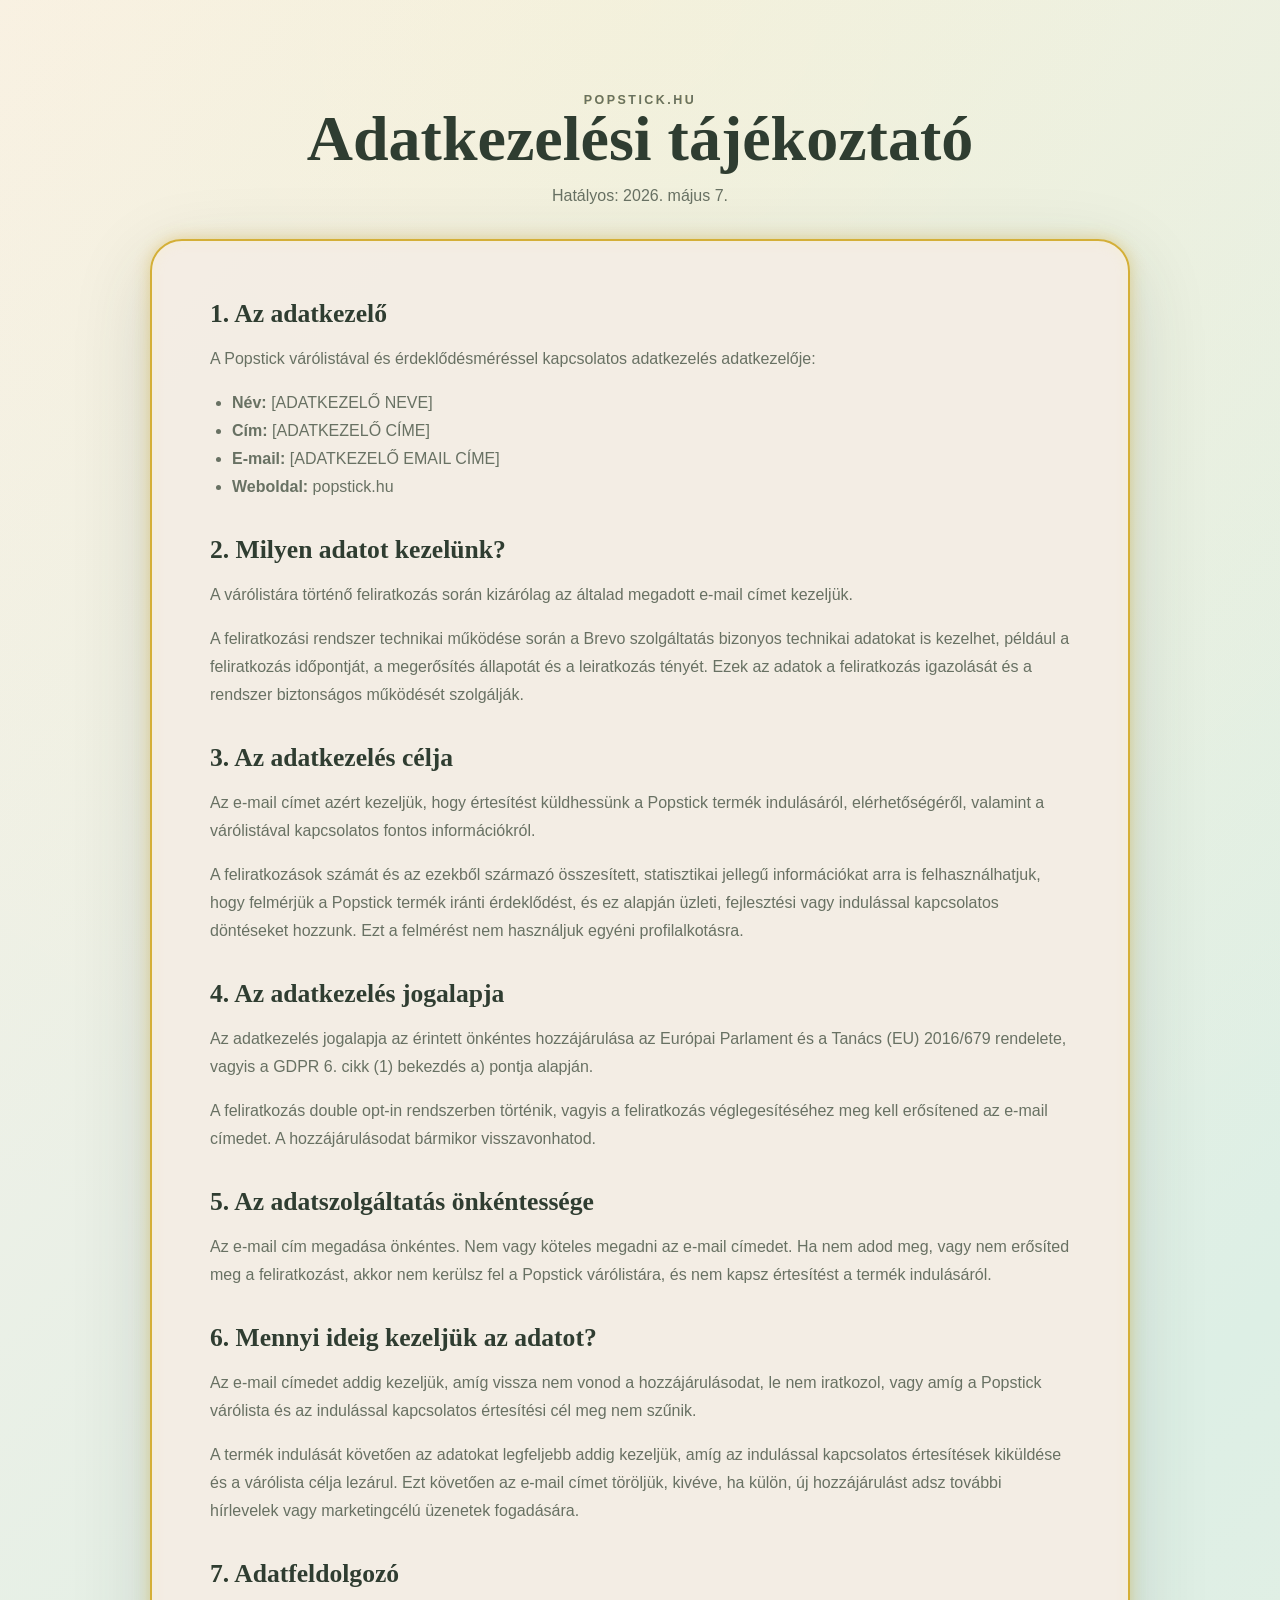
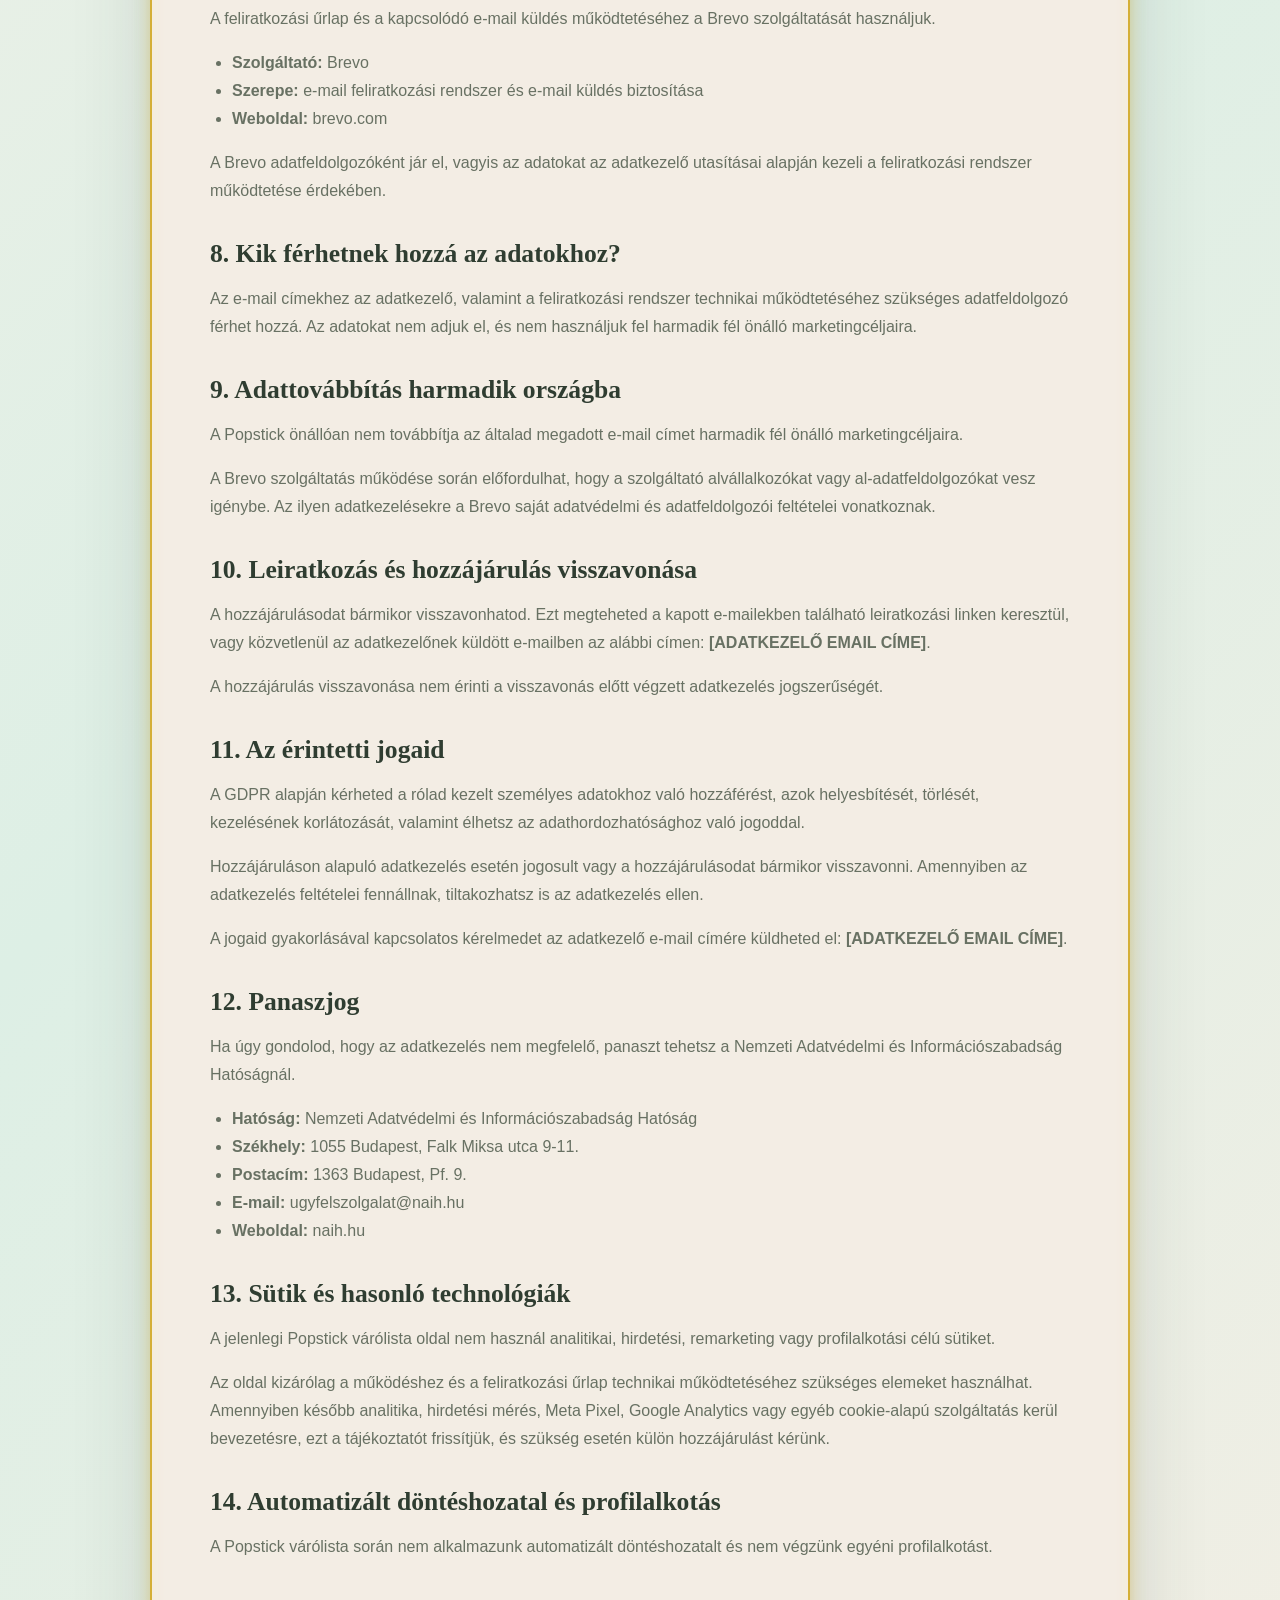
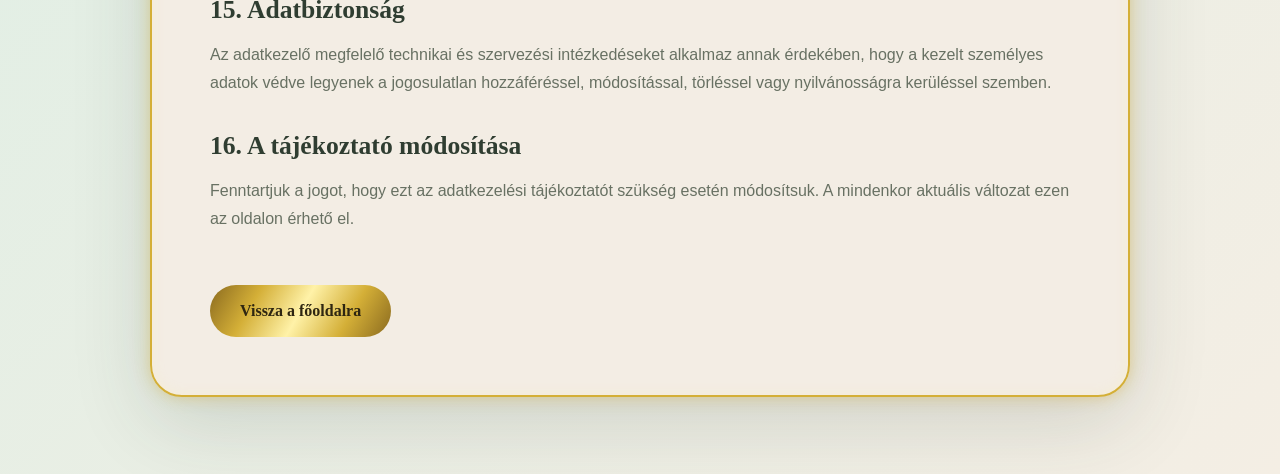
==== adatvedelem.html @ 0d08f177 "Add global floating scroll-to-top button" ====
<!DOCTYPE html>
<html lang="hu">
<head>
  <meta charset="UTF-8" />
  <meta name="viewport" content="width=device-width, initial-scale=1.0" />

  <title>Adatkezelési tájékoztató | Popstick</title>
  <meta name="description" content="A Popstick várólista és érdeklődésmérő oldal adatkezelési tájékoztatója." />

  <link rel="stylesheet" href="style.css?v=3" />
</head>

<body class="legal-no-shine">
  <main class="legal-page">
    <section class="legal-hero">
      <p class="eyebrow gold-text">Popstick.hu</p>
      <h1>Adatkezelési tájékoztató</h1>
      <p>Hatályos: 2026. május 7.</p>
    </section>

    <section class="legal-card gold-border">
      <h2>1. Az adatkezelő</h2>
      <p>
        A Popstick várólistával és érdeklődésméréssel kapcsolatos adatkezelés adatkezelője:
      </p>

      <ul>
        <li><strong>Név:</strong> [ADATKEZELŐ NEVE]</li>
        <li><strong>Cím:</strong> [ADATKEZELŐ CÍME]</li>
        <li><strong>E-mail:</strong> [ADATKEZELŐ EMAIL CÍME]</li>
        <li><strong>Weboldal:</strong> popstick.hu</li>
      </ul>

      <h2>2. Milyen adatot kezelünk?</h2>
      <p>
        A várólistára történő feliratkozás során kizárólag az általad megadott
        e-mail címet kezeljük.
      </p>

      <p>
        A feliratkozási rendszer technikai működése során a Brevo szolgáltatás
        bizonyos technikai adatokat is kezelhet, például a feliratkozás időpontját,
        a megerősítés állapotát és a leiratkozás tényét. Ezek az adatok a
        feliratkozás igazolását és a rendszer biztonságos működését szolgálják.
      </p>

      <h2>3. Az adatkezelés célja</h2>
      <p>
        Az e-mail címet azért kezeljük, hogy értesítést küldhessünk a Popstick
        termék indulásáról, elérhetőségéről, valamint a várólistával kapcsolatos
        fontos információkról.
      </p>

      <p>
        A feliratkozások számát és az ezekből származó összesített, statisztikai
        jellegű információkat arra is felhasználhatjuk, hogy felmérjük a Popstick
        termék iránti érdeklődést, és ez alapján üzleti, fejlesztési vagy indulással
        kapcsolatos döntéseket hozzunk. Ezt a felmérést nem használjuk egyéni
        profilalkotásra.
      </p>

      <h2>4. Az adatkezelés jogalapja</h2>
      <p>
        Az adatkezelés jogalapja az érintett önkéntes hozzájárulása az
        Európai Parlament és a Tanács (EU) 2016/679 rendelete, vagyis a GDPR
        6. cikk (1) bekezdés a) pontja alapján.
      </p>

      <p>
        A feliratkozás double opt-in rendszerben történik, vagyis a feliratkozás
        véglegesítéséhez meg kell erősítened az e-mail címedet. A hozzájárulásodat
        bármikor visszavonhatod.
      </p>

      <h2>5. Az adatszolgáltatás önkéntessége</h2>
      <p>
        Az e-mail cím megadása önkéntes. Nem vagy köteles megadni az e-mail címedet.
        Ha nem adod meg, vagy nem erősíted meg a feliratkozást, akkor nem kerülsz
        fel a Popstick várólistára, és nem kapsz értesítést a termék indulásáról.
      </p>

      <h2>6. Mennyi ideig kezeljük az adatot?</h2>
      <p>
        Az e-mail címedet addig kezeljük, amíg vissza nem vonod a hozzájárulásodat,
        le nem iratkozol, vagy amíg a Popstick várólista és az indulással kapcsolatos
        értesítési cél meg nem szűnik.
      </p>

      <p>
        A termék indulását követően az adatokat legfeljebb addig kezeljük, amíg az
        indulással kapcsolatos értesítések kiküldése és a várólista célja lezárul.
        Ezt követően az e-mail címet töröljük, kivéve, ha külön, új hozzájárulást
        adsz további hírlevelek vagy marketingcélú üzenetek fogadására.
      </p>

      <h2>7. Adatfeldolgozó</h2>
      <p>
        A feliratkozási űrlap és a kapcsolódó e-mail küldés működtetéséhez
        a Brevo szolgáltatását használjuk.
      </p>

      <ul>
        <li><strong>Szolgáltató:</strong> Brevo</li>
        <li><strong>Szerepe:</strong> e-mail feliratkozási rendszer és e-mail küldés biztosítása</li>
        <li><strong>Weboldal:</strong> brevo.com</li>
      </ul>

      <p>
        A Brevo adatfeldolgozóként jár el, vagyis az adatokat az adatkezelő
        utasításai alapján kezeli a feliratkozási rendszer működtetése érdekében.
      </p>

      <h2>8. Kik férhetnek hozzá az adatokhoz?</h2>
      <p>
        Az e-mail címekhez az adatkezelő, valamint a feliratkozási rendszer
        technikai működtetéséhez szükséges adatfeldolgozó férhet hozzá.
        Az adatokat nem adjuk el, és nem használjuk fel harmadik fél önálló
        marketingcéljaira.
      </p>

      <h2>9. Adattovábbítás harmadik országba</h2>
      <p>
        A Popstick önállóan nem továbbítja az általad megadott e-mail címet
        harmadik fél önálló marketingcéljaira.
      </p>

      <p>
        A Brevo szolgáltatás működése során előfordulhat, hogy a szolgáltató
        alvállalkozókat vagy al-adatfeldolgozókat vesz igénybe. Az ilyen
        adatkezelésekre a Brevo saját adatvédelmi és adatfeldolgozói feltételei
        vonatkoznak.
      </p>

      <h2>10. Leiratkozás és hozzájárulás visszavonása</h2>
      <p>
        A hozzájárulásodat bármikor visszavonhatod. Ezt megteheted a kapott
        e-mailekben található leiratkozási linken keresztül, vagy közvetlenül
        az adatkezelőnek küldött e-mailben az alábbi címen:
        <strong>[ADATKEZELŐ EMAIL CÍME]</strong>.
      </p>

      <p>
        A hozzájárulás visszavonása nem érinti a visszavonás előtt végzett
        adatkezelés jogszerűségét.
      </p>

      <h2>11. Az érintetti jogaid</h2>
      <p>
        A GDPR alapján kérheted a rólad kezelt személyes adatokhoz való hozzáférést,
        azok helyesbítését, törlését, kezelésének korlátozását, valamint élhetsz
        az adathordozhatósághoz való jogoddal.
      </p>

      <p>
        Hozzájáruláson alapuló adatkezelés esetén jogosult vagy a hozzájárulásodat
        bármikor visszavonni. Amennyiben az adatkezelés feltételei fennállnak,
        tiltakozhatsz is az adatkezelés ellen.
      </p>

      <p>
        A jogaid gyakorlásával kapcsolatos kérelmedet az adatkezelő e-mail címére
        küldheted el: <strong>[ADATKEZELŐ EMAIL CÍME]</strong>.
      </p>

      <h2>12. Panaszjog</h2>
      <p>
        Ha úgy gondolod, hogy az adatkezelés nem megfelelő, panaszt tehetsz
        a Nemzeti Adatvédelmi és Információszabadság Hatóságnál.
      </p>

      <ul>
        <li><strong>Hatóság:</strong> Nemzeti Adatvédelmi és Információszabadság Hatóság</li>
        <li><strong>Székhely:</strong> 1055 Budapest, Falk Miksa utca 9-11.</li>
        <li><strong>Postacím:</strong> 1363 Budapest, Pf. 9.</li>
        <li><strong>E-mail:</strong> ugyfelszolgalat@naih.hu</li>
        <li><strong>Weboldal:</strong> naih.hu</li>
      </ul>

      <h2>13. Sütik és hasonló technológiák</h2>
      <p>
        A jelenlegi Popstick várólista oldal nem használ analitikai, hirdetési,
        remarketing vagy profilalkotási célú sütiket.
      </p>

      <p>
        Az oldal kizárólag a működéshez és a feliratkozási űrlap technikai
        működtetéséhez szükséges elemeket használhat. Amennyiben később analitika,
        hirdetési mérés, Meta Pixel, Google Analytics vagy egyéb cookie-alapú
        szolgáltatás kerül bevezetésre, ezt a tájékoztatót frissítjük, és szükség
        esetén külön hozzájárulást kérünk.
      </p>

      <h2>14. Automatizált döntéshozatal és profilalkotás</h2>
      <p>
        A Popstick várólista során nem alkalmazunk automatizált döntéshozatalt
        és nem végzünk egyéni profilalkotást.
      </p>

      <h2>15. Adatbiztonság</h2>
      <p>
        Az adatkezelő megfelelő technikai és szervezési intézkedéseket alkalmaz
        annak érdekében, hogy a kezelt személyes adatok védve legyenek a jogosulatlan
        hozzáféréssel, módosítással, törléssel vagy nyilvánosságra kerüléssel szemben.
      </p>

      <h2>16. A tájékoztató módosítása</h2>
      <p>
        Fenntartjuk a jogot, hogy ezt az adatkezelési tájékoztatót szükség esetén
        módosítsuk. A mindenkor aktuális változat ezen az oldalon érhető el.
      </p>

      <a href="index.html" class="legal-back-button gold-shine">Vissza a főoldalra</a>
    </section>
  </main>
  <script defer src="script.js"></script>
</body>
</html>
---- style.css ----
:root {
  --mint: #ddefe5;
  --mint-soft: #edf7f1;
  --mint-dark: #2f3d31;
  --beige: #f4eee4;
  --cream: #fffaf4;
  --rose: #cb8e75;
  --rose-dark: #9c624f;
  --gold: #d4af37;
  --gold-light: #fff2a8;
  --text: #2e382f;
  --muted: #687163;
  --shadow: 0 24px 80px rgba(46, 56, 47, 0.16);
}

* {
  box-sizing: border-box;
}

html {
  scroll-behavior: smooth;
}

body {
  margin: 0;
  font-family: Helvetica, Arial, sans-serif;
  color: var(--text);
  background:
    radial-gradient(circle at 15% 10%, rgba(255, 242, 168, 0.25), transparent 30%),
    linear-gradient(135deg, #f8f1e8 0%, var(--mint) 52%, #f4eee4 100%);
}

img {
  display: block;
  max-width: 100%;
}

a {
  color: inherit;
  text-decoration: none;
}

/* HERO */

.hero {
  min-height: 100vh;
  padding: 40px 28px 34px;
  display: flex;
  flex-direction: column;
  align-items: center;
  justify-content: flex-start;
  gap: 28px;
}

.hero-frame {
  position: relative;
  overflow: hidden;
  width: fit-content;
  max-width: min(1280px, 100%);
  border-radius: clamp(18px, 2vw, 34px);
  border: 2px solid var(--gold);
  background: var(--beige);
  box-shadow:
    0 0 18px rgba(212, 175, 55, 0.5),
    inset 0 0 14px rgba(255, 240, 170, 0.28),
    var(--shadow);
}

.hero-frame picture {
  display: block;
}

.hero-frame img {
  width: auto;
  max-width: 100%;
  height: auto;
  max-height: 72vh;
  object-fit: contain;
  display: block;
}

.hero-frame::before,
.hero-frame::after {
  content: none !important;
  display: none !important;
}

.hero-button {
  display: inline-flex;
  align-items: center;
  justify-content: center;
  min-height: 58px;
  padding: 0 54px;
  border-radius: 999px;
  font-family: Georgia, serif;
  font-size: clamp(1.05rem, 1.25vw, 1.28rem);
  font-weight: 700;
  letter-spacing: 0.06em;
  color: #2e2611;
  border: 1px solid rgba(255, 242, 168, 0.8);
  box-shadow:
    0 0 18px rgba(212, 175, 55, 0.5),
    0 16px 34px rgba(46, 56, 47, 0.16);
  transition: transform 0.2s ease, box-shadow 0.2s ease;
}

.hero-button:hover {
  transform: translateY(-2px);
  box-shadow:
    0 0 24px rgba(212, 175, 55, 0.68),
    0 20px 42px rgba(46, 56, 47, 0.2);
}

/* GOLD EFFECTS */

.gold-shine {
  background: linear-gradient(
    120deg,
    #8a6a1f,
    #d4af37,
    #fff2a8,
    #d4af37,
    #8a6a1f
  );
  background-size: 220% 220%;
  animation: goldShine 3s ease-in-out infinite;
}

.gold-text {
  background: linear-gradient(
    120deg,
    #8a6a1f,
    #d4af37,
    #fff2a8,
    #d4af37,
    #8a6a1f
  );
  background-size: 220% 220%;
  animation: goldShine 3s ease-in-out infinite;
  -webkit-background-clip: text;
  background-clip: text;
  color: transparent;
}

.gold-border {
  position: relative;
  overflow: hidden;
  border: 2px solid var(--gold);
  box-shadow:
    0 0 16px rgba(212, 175, 55, 0.45),
    inset 0 0 12px rgba(255, 240, 170, 0.25),
    var(--shadow);
}

.gold-border::after {
  content: "";
  position: absolute;
  inset: -2px;
  pointer-events: none;
  background: linear-gradient(
    120deg,
    transparent 0%,
    transparent 38%,
    rgba(255, 242, 168, 0.76) 50%,
    transparent 62%,
    transparent 100%
  );
  transform: translateX(-130%);
  animation: borderSweep 5.2s ease-in-out infinite;
}

/* PRODUCT */

.product-section {
  padding: clamp(72px, 8vw, 120px) clamp(18px, 5vw, 80px);
}

.section-heading {
  max-width: 900px;
  margin: 0 auto 42px;
  text-align: center;
}

.eyebrow {
  margin: 0 0 14px;
  text-transform: uppercase;
  letter-spacing: 0.2em;
  font-size: 0.78rem;
  font-weight: 800;
}

.section-heading h1,
.signup-intro h2 {
  margin: 0;
  font-family: Georgia, serif;
  color: var(--mint-dark);
  line-height: 1;
}

.section-heading h1 {
  font-size: clamp(2.6rem, 5vw, 5.8rem);
  letter-spacing: -0.045em;
}

.section-heading p,
.signup-intro p {
  max-width: 740px;
  margin: 22px auto 0;
  font-size: clamp(1.02rem, 1.3vw, 1.2rem);
  line-height: 1.75;
  color: var(--muted);
}

.feature-grid {
  display: grid;
  grid-template-columns: repeat(3, 1fr);
  gap: 22px;
  max-width: 1180px;
  margin: 0 auto;
}

.feature-card {
  padding: 34px;
  border-radius: 28px;
  background: rgba(255, 250, 244, 0.78);
}

.feature-card h2 {
  margin: 0 0 12px;
  font-family: Georgia, serif;
  font-size: 1.45rem;
  color: var(--mint-dark);
}

.feature-card p {
  margin: 0;
  line-height: 1.7;
  color: var(--muted);
}

/* SECONDARY IMAGE */

.secondary-visual {
  padding: 0 clamp(18px, 5vw, 80px) clamp(76px, 8vw, 120px);
}

.secondary-frame {
  max-width: 1180px;
  margin: 0 auto;
  border-radius: 34px;
  background: var(--beige);
}

.secondary-frame img {
  width: 100%;
  border-radius: 32px;
}

/* SIGNUP */

.signup-section {
  padding: 38px clamp(18px, 5vw, 80px) 90px;
  background:
    radial-gradient(circle at top, rgba(255, 242, 168, 0.2), transparent 38%),
    linear-gradient(135deg, rgba(221, 239, 229, 0.95), rgba(244, 238, 228, 0.95));
}

#signup {
  scroll-margin-top: -35px;
}

@media (max-width: 720px) {
  #signup {
    scroll-margin-top: 25px;
  }
}

.signup-intro {
  max-width: 760px;
  margin: 0 auto 18px;
  text-align: center;
}

.signup-intro h2 {
  font-size: clamp(2.2rem, 4vw, 4.6rem);
}

.sib-form {
  background: transparent !important;
  text-align: center;
}

.sib-form-container {
  display: flex;
  flex-direction: column;
  align-items: center;
}

.popstick-form {
  max-width: 560px !important;
  width: 100%;
  padding: 30px !important;
  text-align: center !important;
  background: rgba(244, 238, 228, 0.96) !important;
  border: 2px solid var(--gold) !important;
  border-radius: 28px !important;
  box-shadow:
    0 0 18px rgba(212, 175, 55, 0.45),
    inset 0 0 14px rgba(255, 240, 170, 0.25),
    0 24px 80px rgba(46, 56, 47, 0.16) !important;
}

.form-title {
  font-family: Georgia, serif !important;
  font-size: clamp(1.8rem, 3vw, 2.35rem) !important;
  font-weight: 700 !important;
  text-align: center !important;
  color: var(--mint-dark) !important;
  background: transparent !important;
}

.form-title p {
  margin: 0;
}

.form-text {
  font-family: Helvetica, sans-serif !important;
  font-size: 1rem !important;
  line-height: 1.65 !important;
  text-align: center !important;
  color: var(--muted) !important;
  background: transparent !important;
}

.form-label {
  display: block;
  margin-bottom: 8px;
  font-family: Helvetica, sans-serif !important;
  font-size: 0.95rem !important;
  font-weight: 700 !important;
  text-align: left !important;
  color: var(--mint-dark) !important;
}

.entry__field {
  border-radius: 16px !important;
  border: 1px solid rgba(212, 175, 55, 0.55) !important;
  overflow: hidden;
}

.entry__field input {
  min-height: 54px;
  font-size: 1rem;
  background: #fffaf4 !important;
}

.form-note {
  display: block;
  margin-top: 10px;
  font-family: Helvetica, sans-serif !important;
  font-size: 0.78rem !important;
  line-height: 1.5;
  text-align: left !important;
  color: #8390A4 !important;
}

.signup-privacy-note {
  display: block;
  margin-top: 8px;
  font-size: 0.78rem;
  line-height: 1.5;
  color: #687163;
}

.signup-privacy-note a {
  color: var(--rose-dark) !important;
  font-weight: 700;
  text-decoration: underline;
  text-underline-offset: 3px;
}

.form-button {
  min-height: 54px !important;
  padding: 0 28px !important;
  border: 0 !important;
  border-radius: 999px !important;
  font-family: Georgia, serif !important;
  font-size: 1rem !important;
  font-weight: 700 !important;
  color: #2e2611 !important;
  cursor: pointer;
  box-shadow: 0 14px 30px rgba(212, 175, 55, 0.32) !important;
}

/* FOOTER */

.site-footer {
  display: flex;
  align-items: center;
  justify-content: space-between;
  gap: 16px;
  padding: 28px clamp(18px, 5vw, 80px);
  background: var(--mint-dark);
  color: #fffaf4;
}

.site-footer p {
  margin: 0;
}

.footer-links {
  display: flex;
  align-items: center;
  justify-content: center;
  gap: 12px;
  flex-wrap: wrap;
}

.privacy-button {
  display: inline-flex;
  align-items: center;
  justify-content: center;
  min-height: 38px;
  padding: 10px 18px;
  border-radius: 999px;
  color: #fffaf4;
  border: 1px solid rgba(212, 175, 55, 0.6);
  font-size: 0.95rem;
  transition: background 0.2s ease, transform 0.2s ease;
}

.privacy-button:hover {
  background: rgba(212, 175, 55, 0.16);
  transform: translateY(-1px);
}

.footer-info-button {
  min-height: 34px;
  padding: 8px 14px;
  font-size: 0.82rem;
  opacity: 0.9;
}

/* ANIMATIONS */

@keyframes goldShine {
  0% {
    background-position: 0% 50%;
  }

  50% {
    background-position: 100% 50%;
  }

  100% {
    background-position: 0% 50%;
  }
}

@keyframes borderSweep {
  0% {
    transform: translateX(-130%);
  }

  45% {
    transform: translateX(130%);
  }

  100% {
    transform: translateX(130%);
  }
}

/* TABLET */

@media (max-width: 980px) {
  .hero {
    min-height: auto;
    padding: 18px 16px 28px;
  }

  .hero-frame {
    width: 100%;
  }

  .hero-frame img {
    max-height: none;
  }

  .feature-grid {
    grid-template-columns: 1fr;
  }
}

/* MOBILE */

@media (max-width: 720px) {
  .hero {
    min-height: 100vh;
    justify-content: center;
    padding: 10px;
    gap: 16px;
  }

  .hero-frame {
    width: 100%;
    border-radius: 18px;
  }

  .hero-frame img {
    width: 100%;
    height: auto;
    max-height: none;
    object-fit: contain;
  }

  .hero-button {
    width: calc(100% - 20px);
    min-height: 56px;
  }

  .product-section,
  .signup-section {
    padding-left: 16px;
    padding-right: 16px;
  }

  .feature-card {
    padding: 26px;
  }

  .popstick-form {
    padding: 22px !important;
    border-radius: 22px !important;
  }

  .site-footer {
    flex-direction: column;
    text-align: center;
  }

  .footer-links {
    flex-direction: column;
    gap: 10px;
  }
}

/* PRIVACY */

.legal-page {
  min-height: 100vh;
  padding: clamp(32px, 6vw, 80px) 18px;
  background:
    radial-gradient(circle at top, rgba(255, 242, 168, 0.18), transparent 36%),
    linear-gradient(135deg, #f8f1e8 0%, var(--mint) 52%, #f4eee4 100%);
}

.legal-hero {
  max-width: 920px;
  margin: 0 auto 34px;
  text-align: center;
}

.legal-hero h1 {
  margin: 0;
  font-family: Georgia, serif;
  font-size: clamp(2.4rem, 5vw, 5.2rem);
  line-height: 1;
  color: var(--mint-dark);
}

.legal-hero p {
  margin: 16px 0 0;
  color: var(--muted);
}

.legal-card {
  max-width: 980px;
  margin: 0 auto;
  padding: clamp(28px, 5vw, 58px);
  border-radius: 32px;
  background: rgba(244, 238, 228, 0.96);
}

.legal-card h2 {
  margin: 34px 0 12px;
  font-family: Georgia, serif;
  font-size: clamp(1.35rem, 2vw, 2rem);
  color: var(--mint-dark);
}

.legal-card h2:first-child {
  margin-top: 0;
}

.legal-card p,
.legal-card li {
  font-size: 1rem;
  line-height: 1.75;
  color: var(--muted);
}

.legal-card ul {
  margin: 12px 0 0;
  padding-left: 22px;
}

.legal-back-button {
  display: inline-flex;
  align-items: center;
  justify-content: center;
  min-height: 52px;
  margin-top: 36px;
  padding: 0 30px;
  border-radius: 999px;
  font-family: Georgia, serif;
  font-weight: 700;
  color: #2e2611;
}

/* LEGAL PAGES - NO SHINE */

.legal-no-shine .gold-shine,
.legal-no-shine .gold-text {
  animation: none !important;
  background-size: 100% 100% !important;
}

.legal-no-shine .gold-border::after {
  display: none !important;
}

/* BACK TO TOP */

.back-to-top {
  position: fixed;
  right: clamp(14px, 2.2vw, 28px);
  bottom: clamp(14px, 2.4vw, 30px);
  width: clamp(44px, 6vw, 52px);
  height: clamp(44px, 6vw, 52px);
  display: inline-flex;
  align-items: center;
  justify-content: center;
  border: 1px solid rgba(255, 242, 168, 0.8);
  border-radius: 999px;
  background: linear-gradient(135deg, #f8f1e8 0%, var(--mint-soft) 52%, #f3e3bd 100%);
  color: #7e5f1d;
  font-family: Georgia, serif;
  font-size: clamp(1.25rem, 1.7vw, 1.45rem);
  font-weight: 700;
  line-height: 1;
  cursor: pointer;
  box-shadow:
    0 10px 24px rgba(46, 56, 47, 0.2),
    0 0 14px rgba(212, 175, 55, 0.35);
  z-index: 999;
  opacity: 0;
  visibility: hidden;
  transform: translateY(8px) scale(0.96);
  pointer-events: none;
  transition: opacity 0.25s ease, transform 0.25s ease, box-shadow 0.25s ease;
}

.back-to-top.is-visible {
  opacity: 1;
  visibility: visible;
  transform: translateY(0) scale(1);
  pointer-events: auto;
}

.back-to-top:hover {
  transform: translateY(-2px) scale(1.04);
  box-shadow:
    0 14px 30px rgba(46, 56, 47, 0.24),
    0 0 18px rgba(212, 175, 55, 0.5);
}

.back-to-top:focus-visible {
  outline: 2px solid rgba(212, 175, 55, 0.8);
  outline-offset: 3px;
}
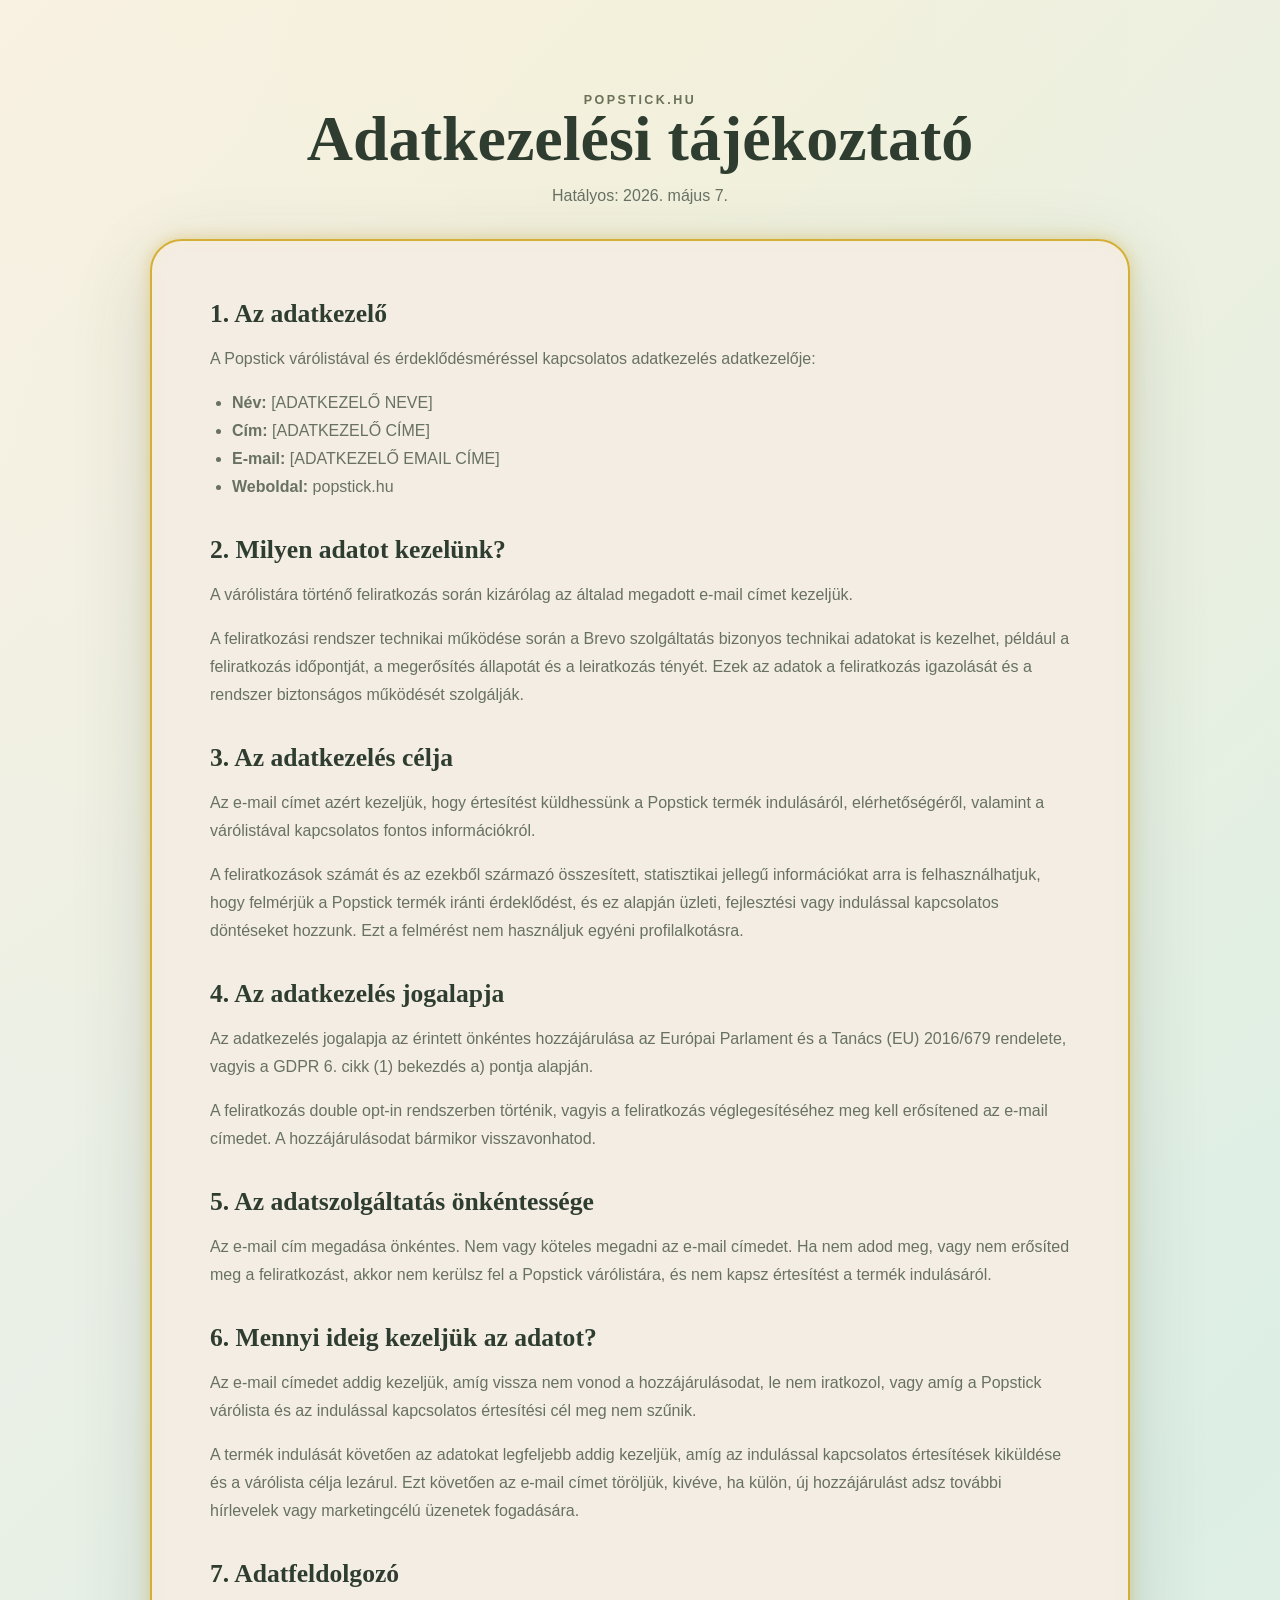
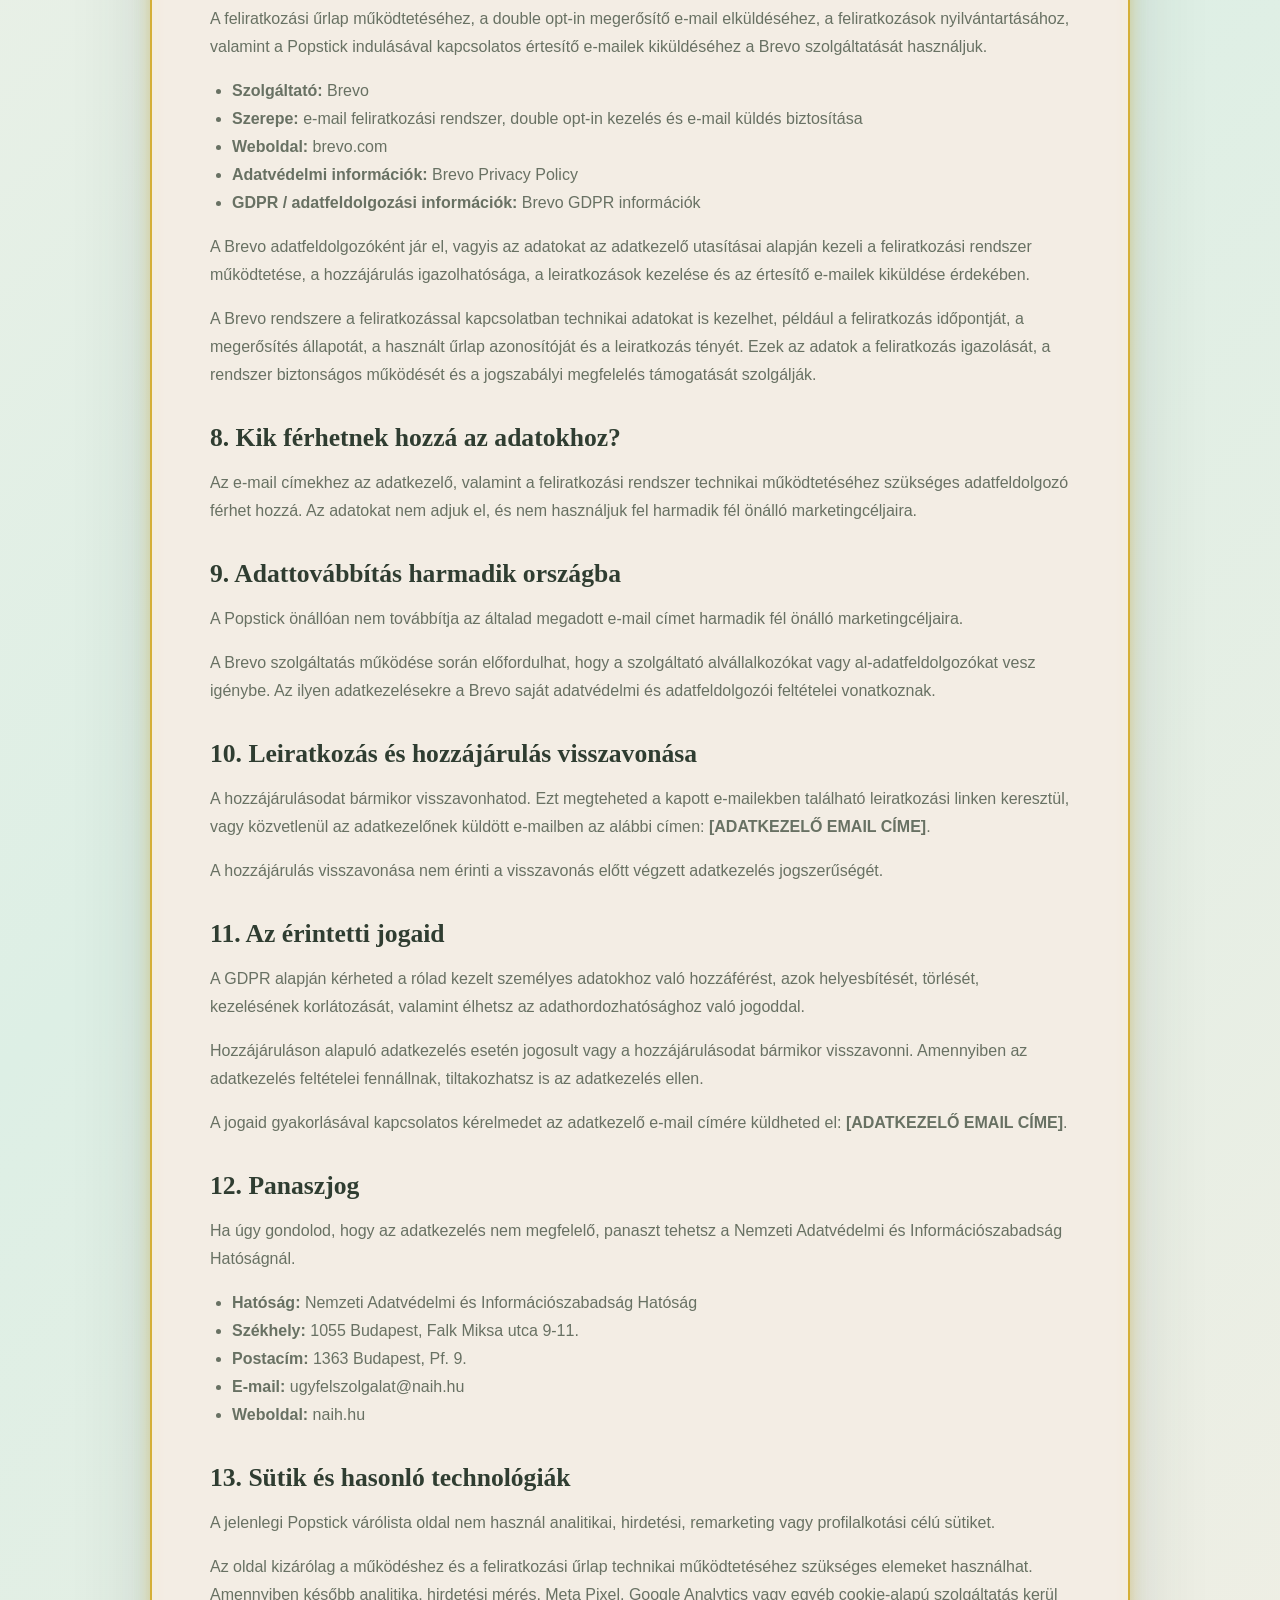
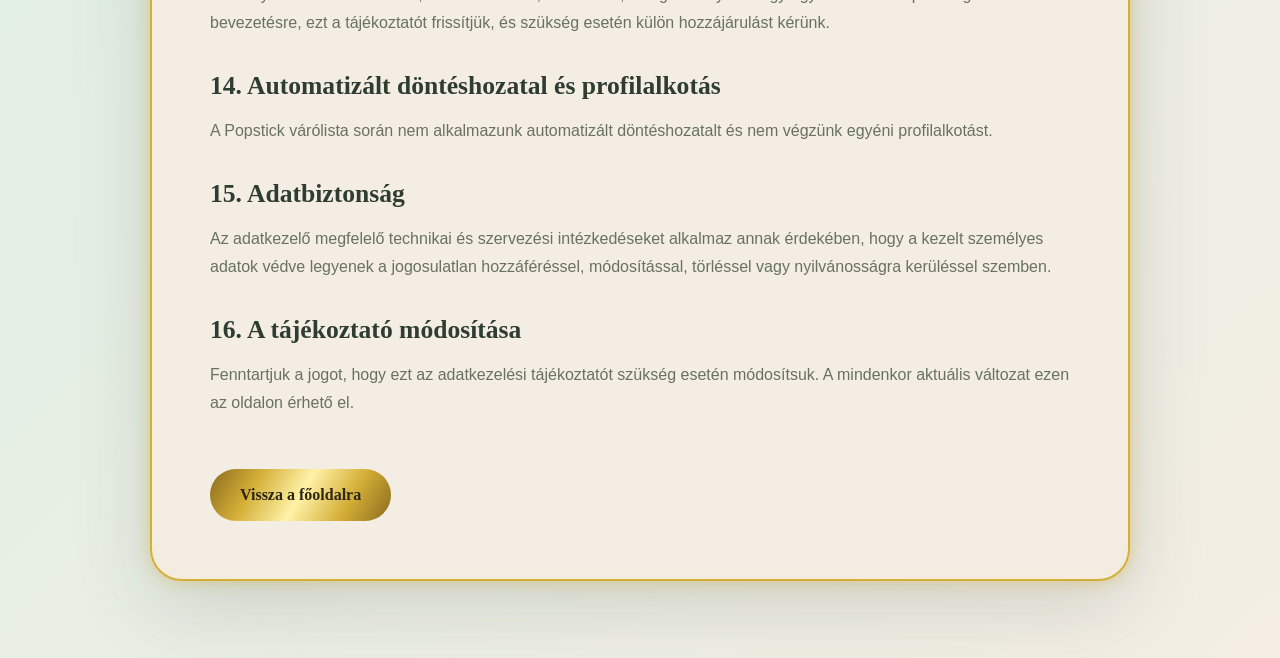
==== commit df424cf0: "Update adatvedelem.html" ====
--- a/adatvedelem.html
+++ b/adatvedelem.html
@@ -93,22 +93,68 @@
         adsz további hírlevelek vagy marketingcélú üzenetek fogadására.
       </p>
 
-      <h2>7. Adatfeldolgozó</h2>
-      <p>
-        A feliratkozási űrlap és a kapcsolódó e-mail küldés működtetéséhez
-        a Brevo szolgáltatását használjuk.
-      </p>
-
-      <ul>
-        <li><strong>Szolgáltató:</strong> Brevo</li>
-        <li><strong>Szerepe:</strong> e-mail feliratkozási rendszer és e-mail küldés biztosítása</li>
-        <li><strong>Weboldal:</strong> brevo.com</li>
-      </ul>
-
-      <p>
-        A Brevo adatfeldolgozóként jár el, vagyis az adatokat az adatkezelő
-        utasításai alapján kezeli a feliratkozási rendszer működtetése érdekében.
-      </p>
+     <h2>7. Adatfeldolgozó</h2>
+
+<p>
+  A feliratkozási űrlap működtetéséhez, a double opt-in megerősítő e-mail
+  elküldéséhez, a feliratkozások nyilvántartásához, valamint a Popstick indulásával
+  kapcsolatos értesítő e-mailek kiküldéséhez a Brevo szolgáltatását használjuk.
+</p>
+
+<ul>
+  <li><strong>Szolgáltató:</strong> Brevo</li>
+
+  <li>
+    <strong>Szerepe:</strong>
+    e-mail feliratkozási rendszer, double opt-in kezelés és e-mail küldés biztosítása
+  </li>
+
+  <li>
+    <strong>Weboldal:</strong>
+    <a
+      href="https://www.brevo.com/"
+      target="_blank"
+      rel="noopener noreferrer"
+    >
+      brevo.com
+    </a>
+  </li>
+
+  <li>
+    <strong>Adatvédelmi információk:</strong>
+    <a
+      href="https://www.brevo.com/legal/privacypolicy/"
+      target="_blank"
+      rel="noopener noreferrer"
+    >
+      Brevo Privacy Policy
+    </a>
+  </li>
+
+  <li>
+    <strong>GDPR / adatfeldolgozási információk:</strong>
+    <a
+      href="https://help.brevo.com/hc/en-us/articles/360001258744-How-does-Brevo-comply-with-the-GDPR"
+      target="_blank"
+      rel="noopener noreferrer"
+    >
+      Brevo GDPR információk
+    </a>
+  </li>
+</ul>
+
+<p>
+  A Brevo adatfeldolgozóként jár el, vagyis az adatokat az adatkezelő utasításai
+  alapján kezeli a feliratkozási rendszer működtetése, a hozzájárulás igazolhatósága,
+  a leiratkozások kezelése és az értesítő e-mailek kiküldése érdekében.
+</p>
+
+<p>
+  A Brevo rendszere a feliratkozással kapcsolatban technikai adatokat is kezelhet,
+  például a feliratkozás időpontját, a megerősítés állapotát, a használt űrlap
+  azonosítóját és a leiratkozás tényét. Ezek az adatok a feliratkozás igazolását,
+  a rendszer biztonságos működését és a jogszabályi megfelelés támogatását szolgálják.
+</p>
 
       <h2>8. Kik férhetnek hozzá az adatokhoz?</h2>
       <p>
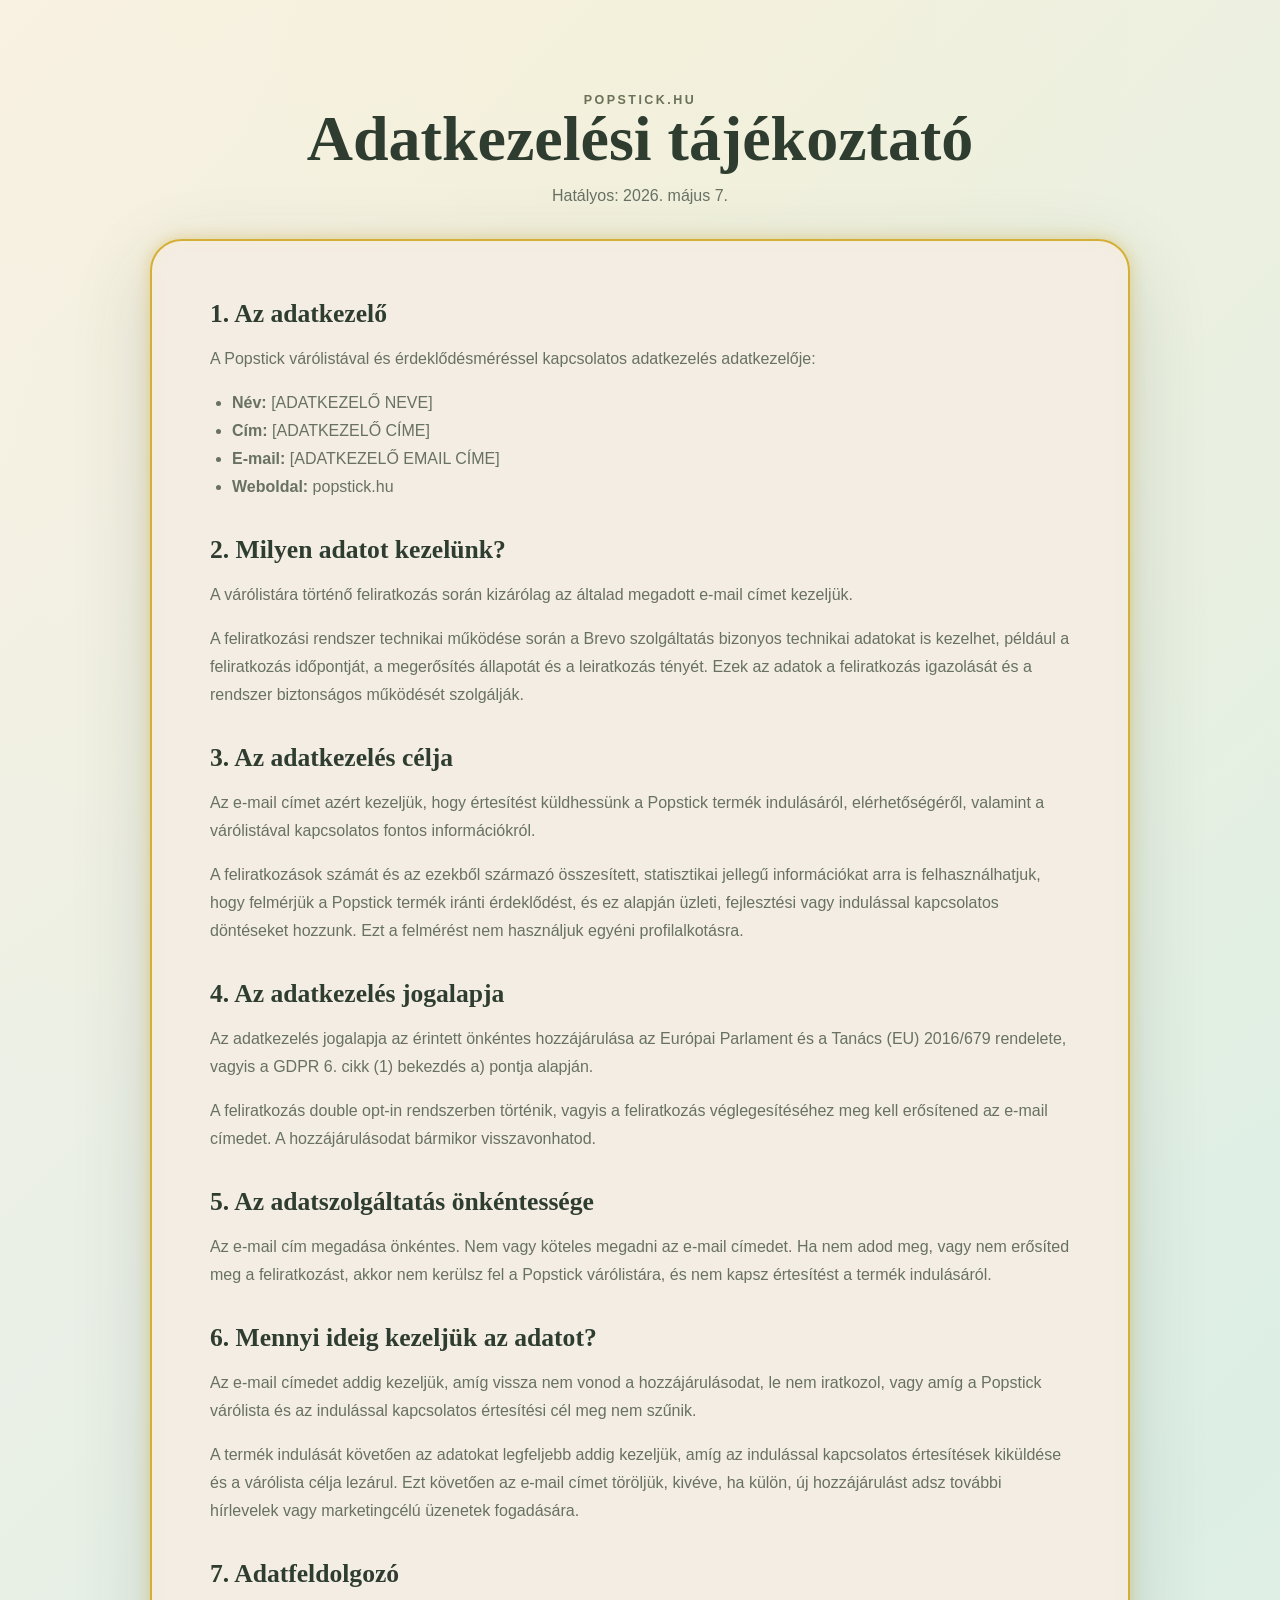
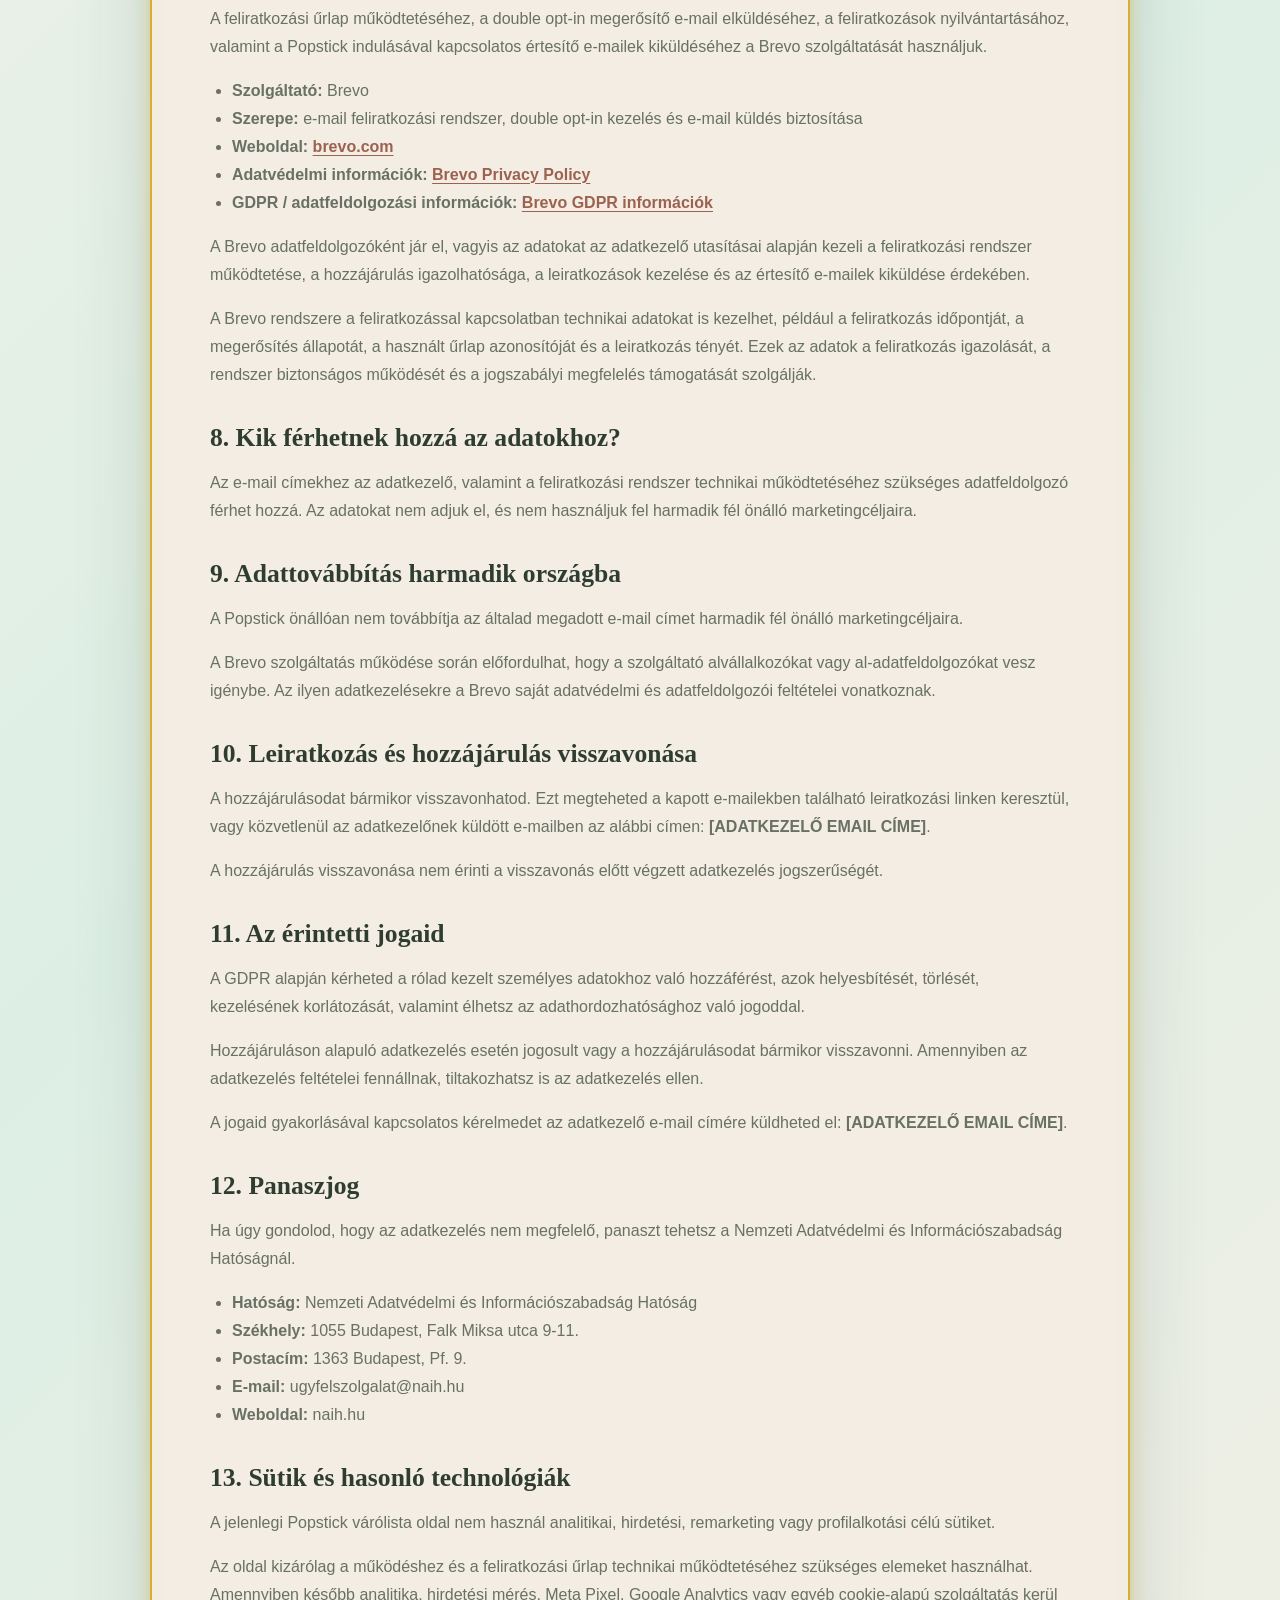
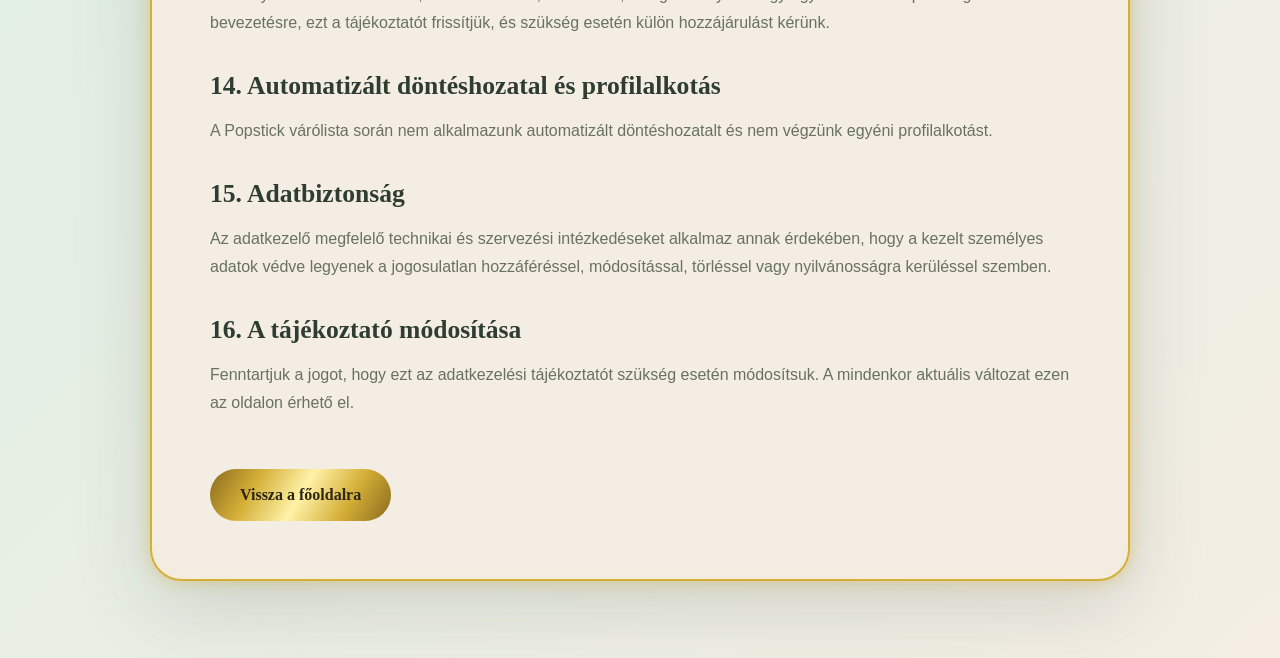
==== commit 93c41c2c: "Replace index.html home links with root URL" ====
--- a/adatvedelem.html
+++ b/adatvedelem.html
@@ -255,7 +255,7 @@
         módosítsuk. A mindenkor aktuális változat ezen az oldalon érhető el.
       </p>
 
-      <a href="index.html" class="legal-back-button gold-shine">Vissza a főoldalra</a>
+      <a href="/" class="legal-back-button gold-shine">Vissza a főoldalra</a>
     </section>
   </main>
   <script defer src="script.js"></script>
--- a/style.css
+++ b/style.css
@@ -266,12 +266,12 @@
 }
 
 #signup {
-  scroll-margin-top: -35px;
+  scroll-margin-top: -30px;
 }
 
 @media (max-width: 720px) {
   #signup {
-    scroll-margin-top: 25px;
+    scroll-margin-top: 30px;
   }
 }
 
@@ -434,13 +434,6 @@
   transform: translateY(-1px);
 }
 
-.footer-info-button {
-  min-height: 34px;
-  padding: 8px 14px;
-  font-size: 0.82rem;
-  opacity: 0.9;
-}
-
 /* ANIMATIONS */
 
 @keyframes goldShine {
@@ -605,7 +598,23 @@
   padding-left: 22px;
 }
 
-.legal-back-button {
+.legal-card a {
+  color: var(--rose-dark);
+  font-weight: 700;
+  text-decoration: underline;
+  text-underline-offset: 3px;
+}
+
+.legal-card a:hover {
+  color: var(--gold);
+}
+
+.legal-card a.legal-back-button,
+.legal-card a.legal-back-button:link,
+.legal-card a.legal-back-button:visited,
+.legal-card a.legal-back-button:hover,
+.legal-card a.legal-back-button:active,
+.legal-card a.legal-back-button:focus {
   display: inline-flex;
   align-items: center;
   justify-content: center;
@@ -616,8 +625,9 @@
   font-family: Georgia, serif;
   font-weight: 700;
   color: #2e2611;
-}
-
+  text-decoration: none !important;
+  border-bottom: none !important;
+}
 /* LEGAL PAGES - NO SHINE */
 
 .legal-no-shine .gold-shine,
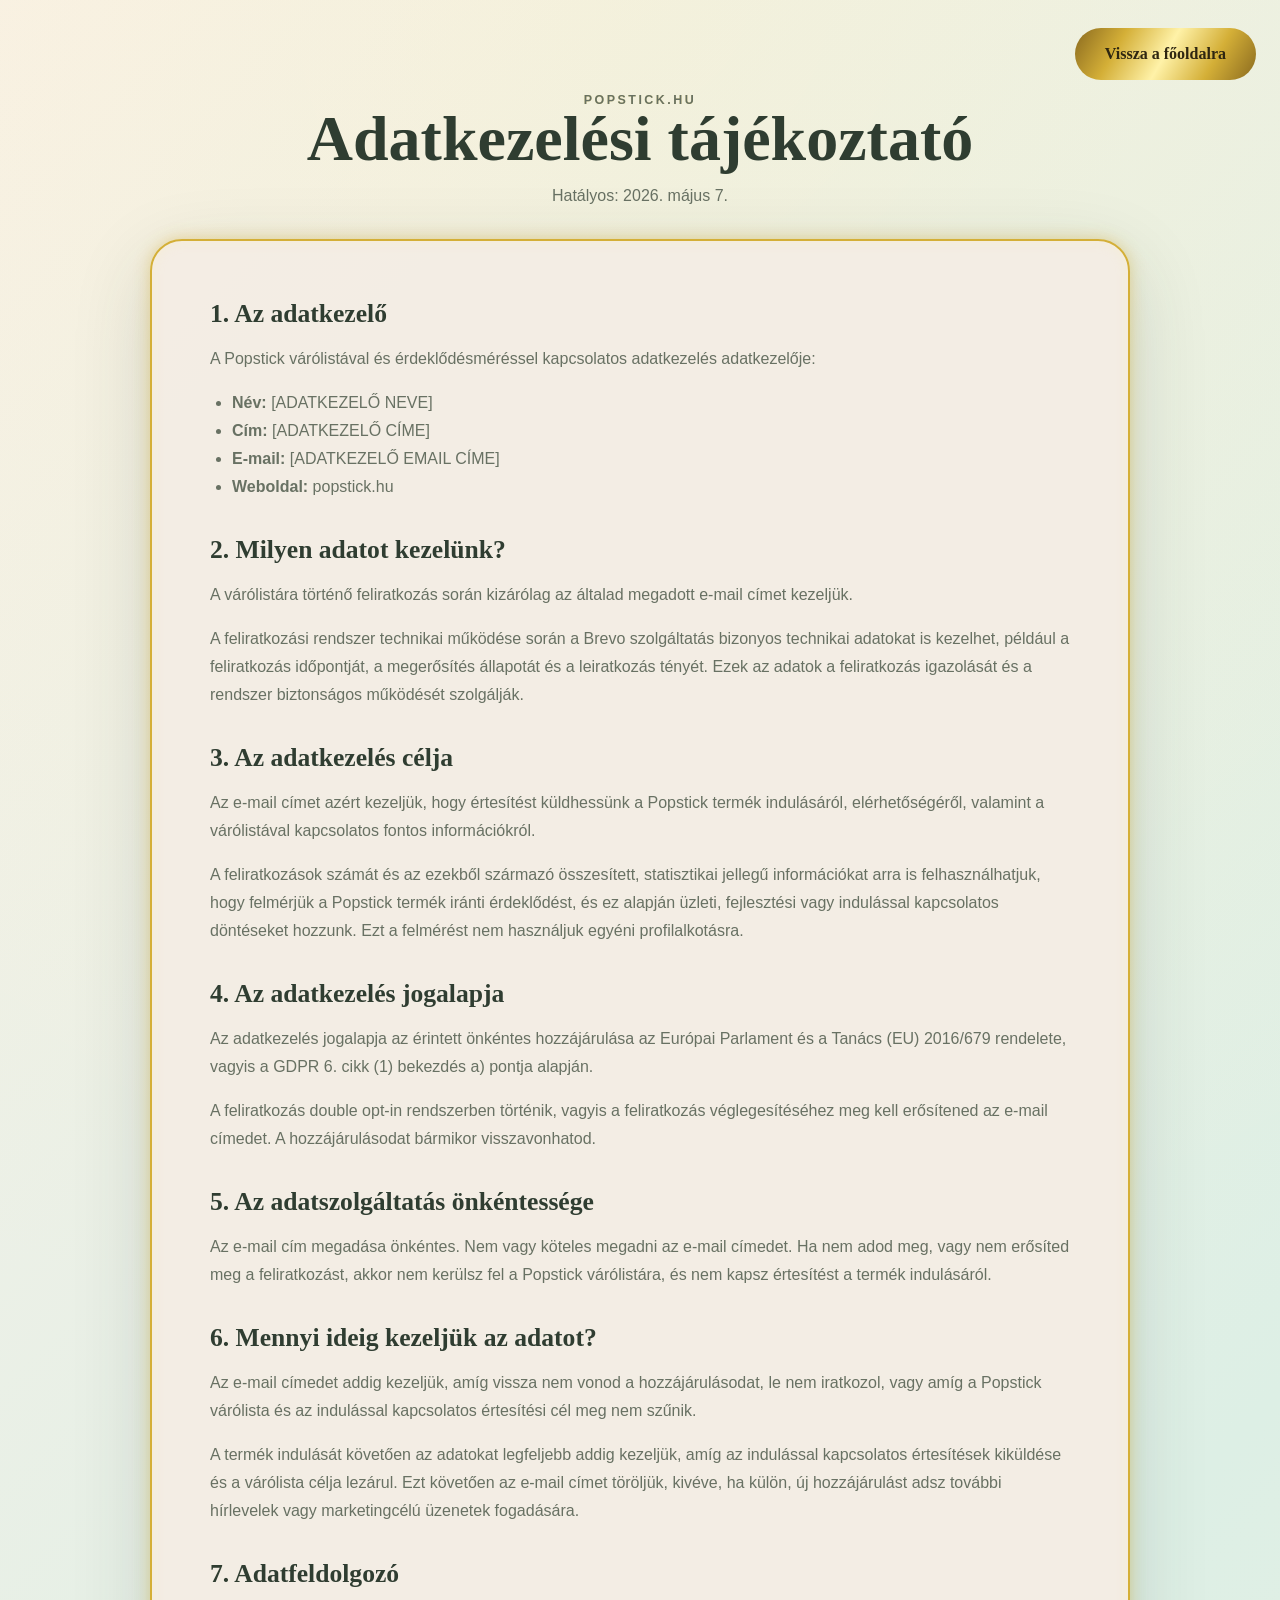
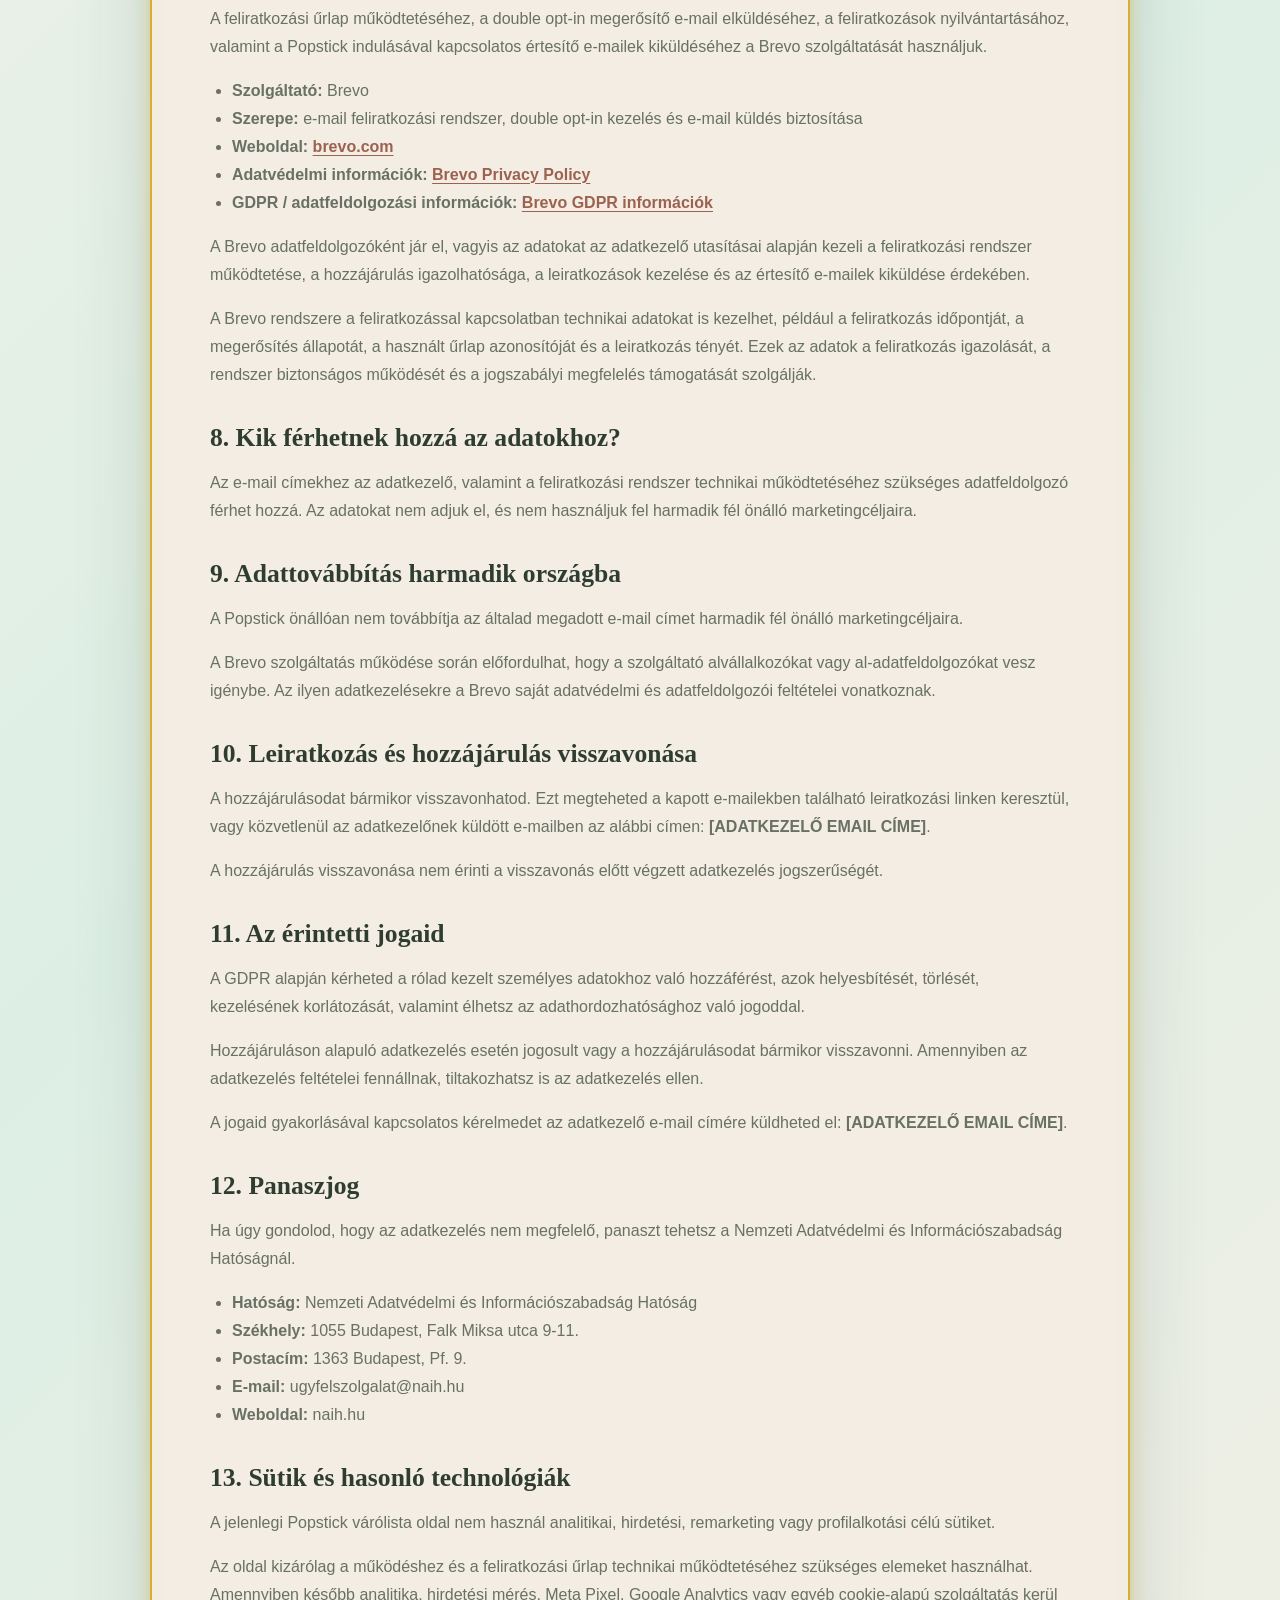
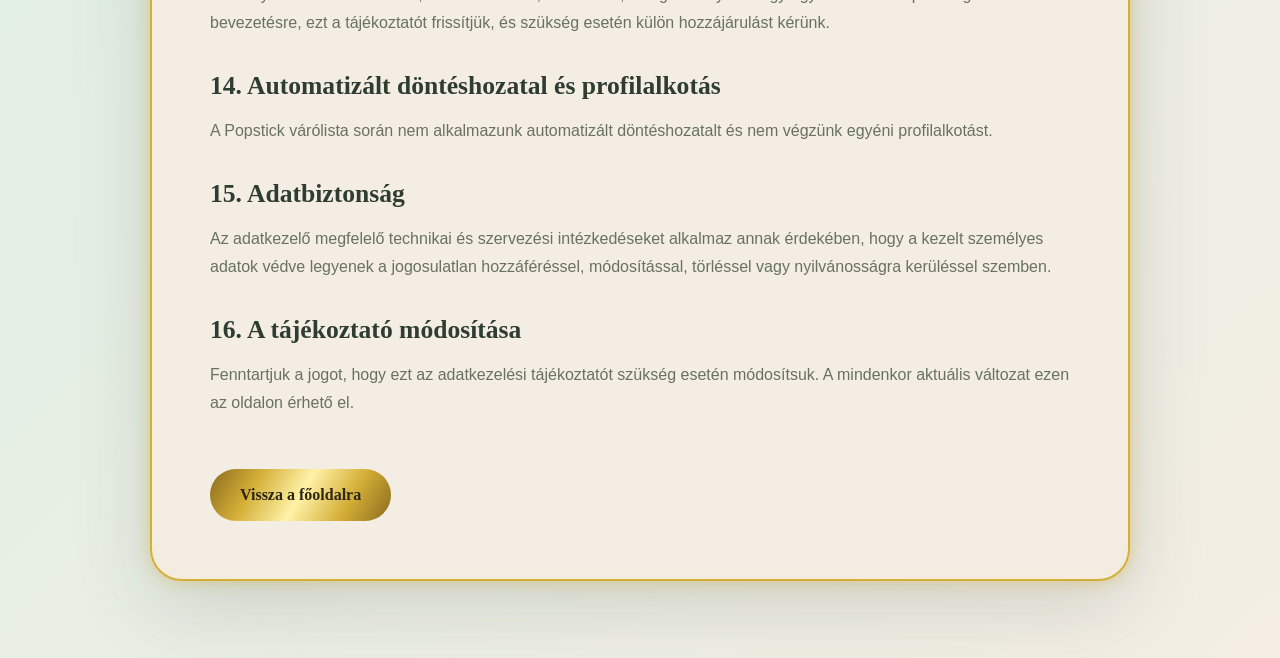
==== commit ee36bbb2: "Add top legal back buttons linking to index" ====
--- a/adatvedelem.html
+++ b/adatvedelem.html
@@ -12,6 +12,7 @@
 
 <body class="legal-no-shine">
   <main class="legal-page">
+  <a href="index.html" class="legal-back-button gold-shine legal-top-back">Vissza a főoldalra</a>
     <section class="legal-hero">
       <p class="eyebrow gold-text">Popstick.hu</p>
       <h1>Adatkezelési tájékoztató</h1>
--- a/style.css
+++ b/style.css
@@ -541,6 +541,7 @@
 /* PRIVACY */
 
 .legal-page {
+  position: relative;
   min-height: 100vh;
   padding: clamp(32px, 6vw, 80px) 18px;
   background:
@@ -609,12 +610,12 @@
   color: var(--gold);
 }
 
-.legal-card a.legal-back-button,
-.legal-card a.legal-back-button:link,
-.legal-card a.legal-back-button:visited,
-.legal-card a.legal-back-button:hover,
-.legal-card a.legal-back-button:active,
-.legal-card a.legal-back-button:focus {
+.legal-page a.legal-back-button,
+.legal-page a.legal-back-button:link,
+.legal-page a.legal-back-button:visited,
+.legal-page a.legal-back-button:hover,
+.legal-page a.legal-back-button:active,
+.legal-page a.legal-back-button:focus {
   display: inline-flex;
   align-items: center;
   justify-content: center;
@@ -628,6 +629,22 @@
   text-decoration: none !important;
   border-bottom: none !important;
 }
+
+
+.legal-top-back {
+  position: absolute;
+  top: clamp(16px, 2.4vw, 28px);
+  right: clamp(14px, 2.4vw, 24px);
+  margin-top: 0 !important;
+}
+
+@media (max-width: 640px) {
+  .legal-top-back {
+    right: 12px;
+    padding: 0 22px !important;
+  }
+}
+
 /* LEGAL PAGES - NO SHINE */
 
 .legal-no-shine .gold-shine,
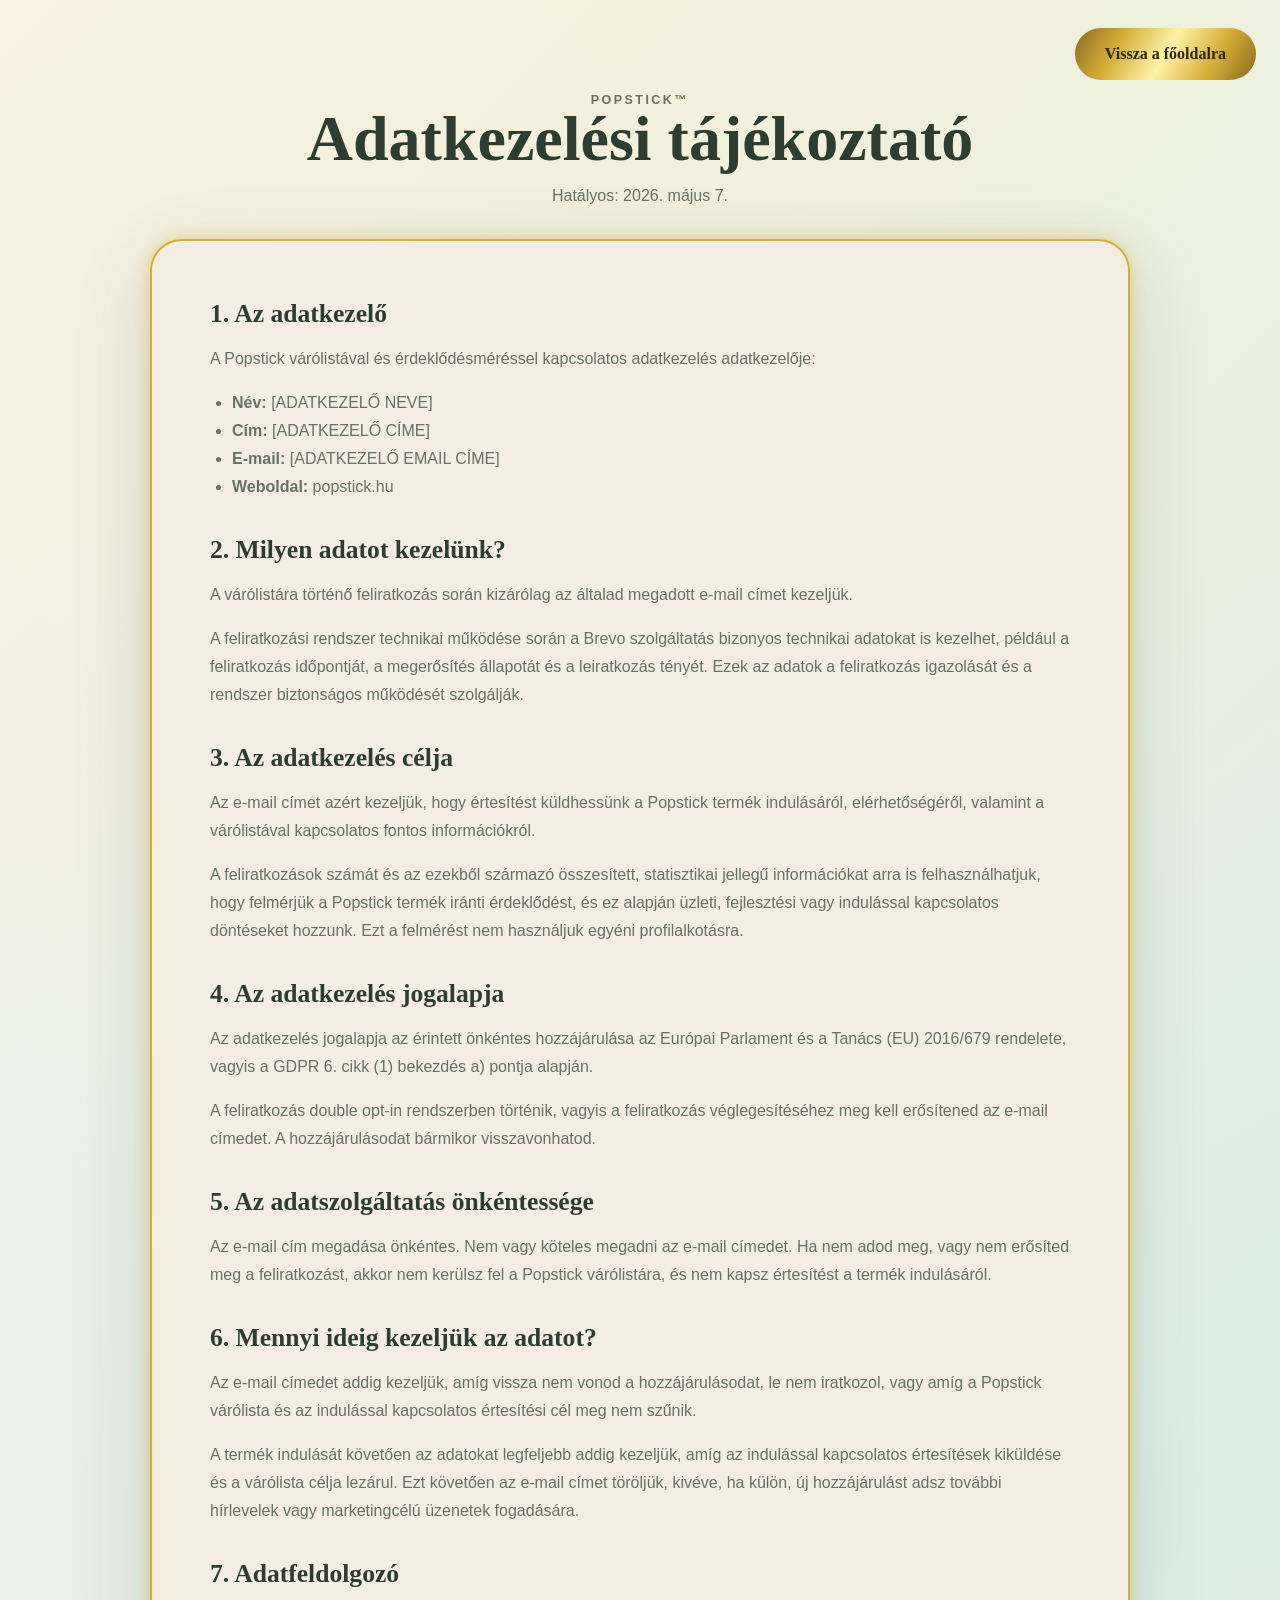
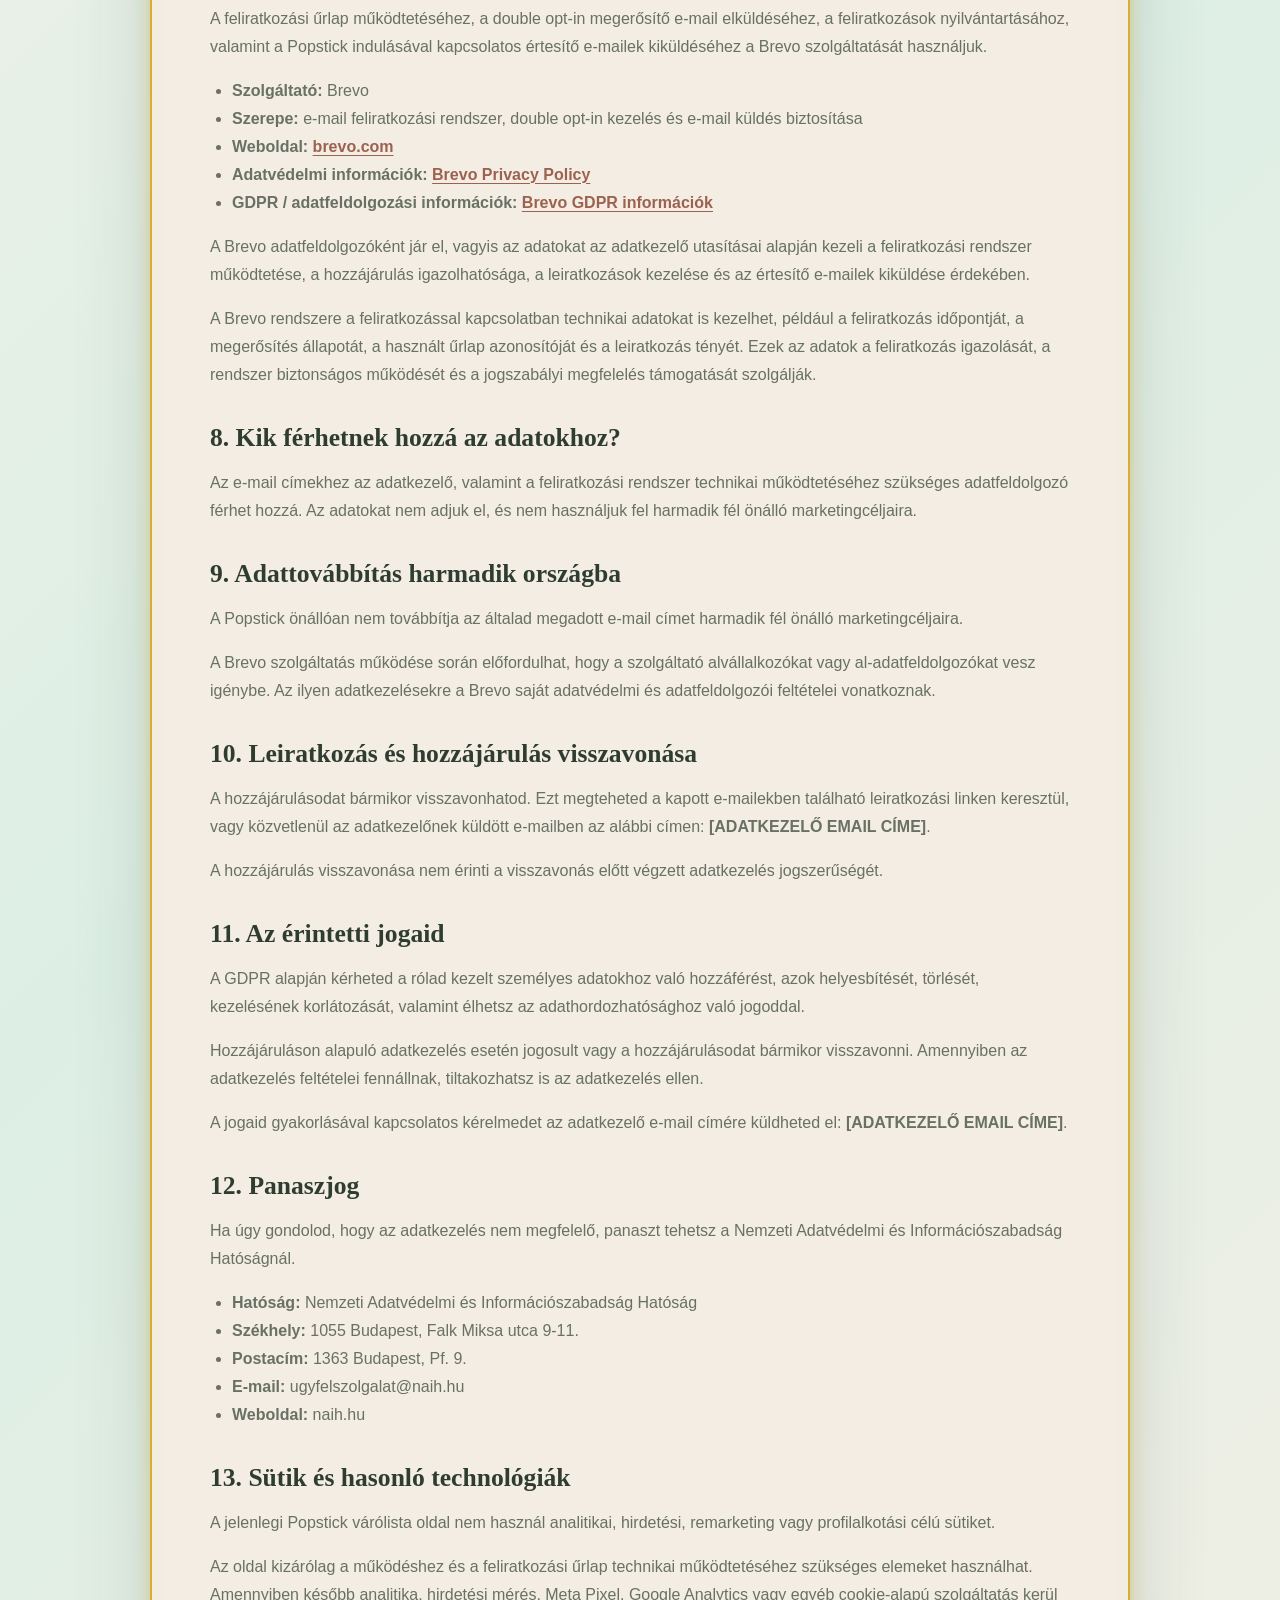
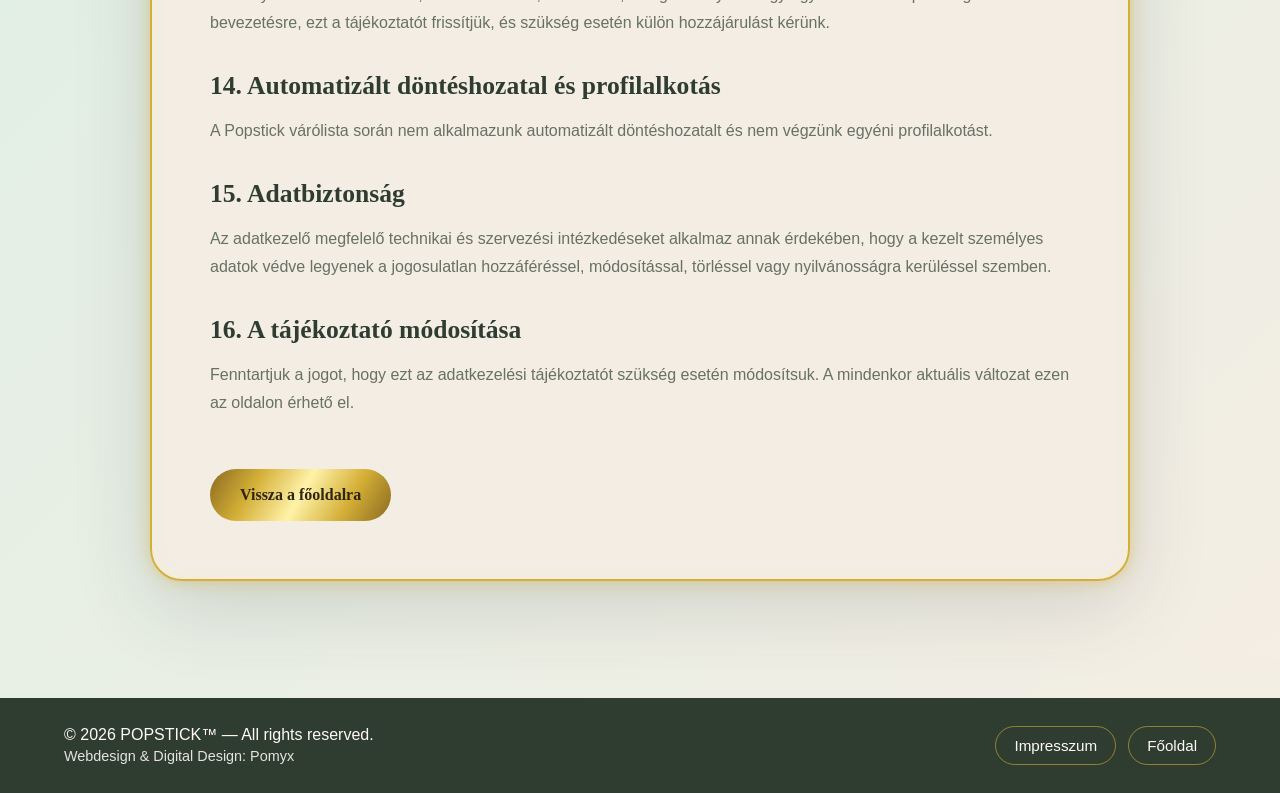
==== commit 5af8c5ae: "Refine POPSTICK branding and copyright footer text" ====
--- a/adatvedelem.html
+++ b/adatvedelem.html
@@ -14,7 +14,7 @@
   <main class="legal-page">
   <a href="index.html" class="legal-back-button gold-shine legal-top-back">Vissza a főoldalra</a>
     <section class="legal-hero">
-      <p class="eyebrow gold-text">Popstick.hu</p>
+      <p class="eyebrow gold-text">POPSTICK™</p>
       <h1>Adatkezelési tájékoztató</h1>
       <p>Hatályos: 2026. május 7.</p>
     </section>
@@ -259,6 +259,19 @@
       <a href="/" class="legal-back-button gold-shine">Vissza a főoldalra</a>
     </section>
   </main>
+
+  <footer class="site-footer legal-footer">
+    <div class="footer-branding">
+      <p>© 2026 POPSTICK™ — All rights reserved.</p>
+      <p class="footer-credit">Webdesign &amp; Digital Design: Pomyx</p>
+    </div>
+
+    <div class="footer-links">
+      <a href="impresszum.html" class="privacy-button">Impresszum</a>
+      <a href="index.html" class="privacy-button">Főoldal</a>
+    </div>
+  </footer>
+
   <script defer src="script.js"></script>
 </body>
 </html>
--- a/style.css
+++ b/style.css
@@ -407,6 +407,22 @@
 .site-footer p {
   margin: 0;
 }
+
+.footer-branding {
+  display: flex;
+  flex-direction: column;
+  gap: 4px;
+}
+
+.footer-credit {
+  font-size: 0.9rem;
+  opacity: 0.88;
+}
+
+.legal-footer {
+  margin-top: 40px;
+}
+
 
 .footer-links {
   display: flex;
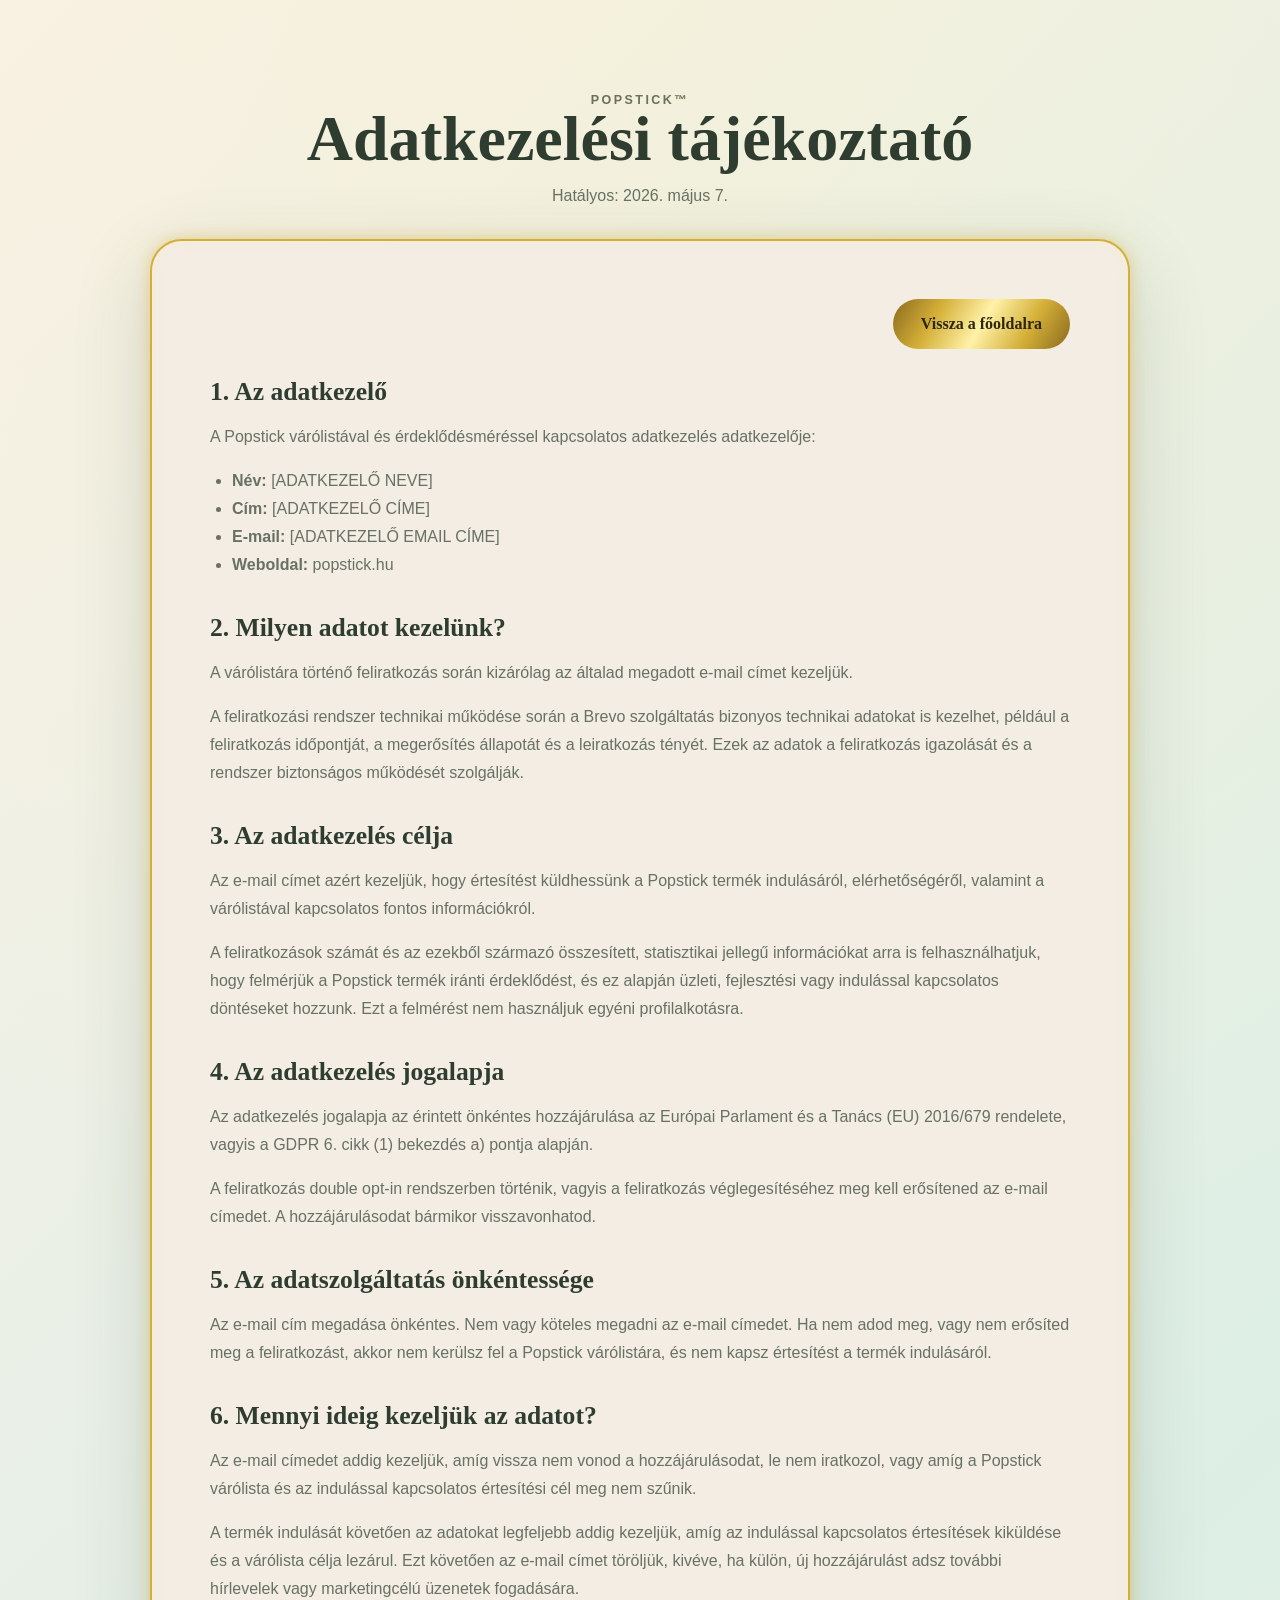
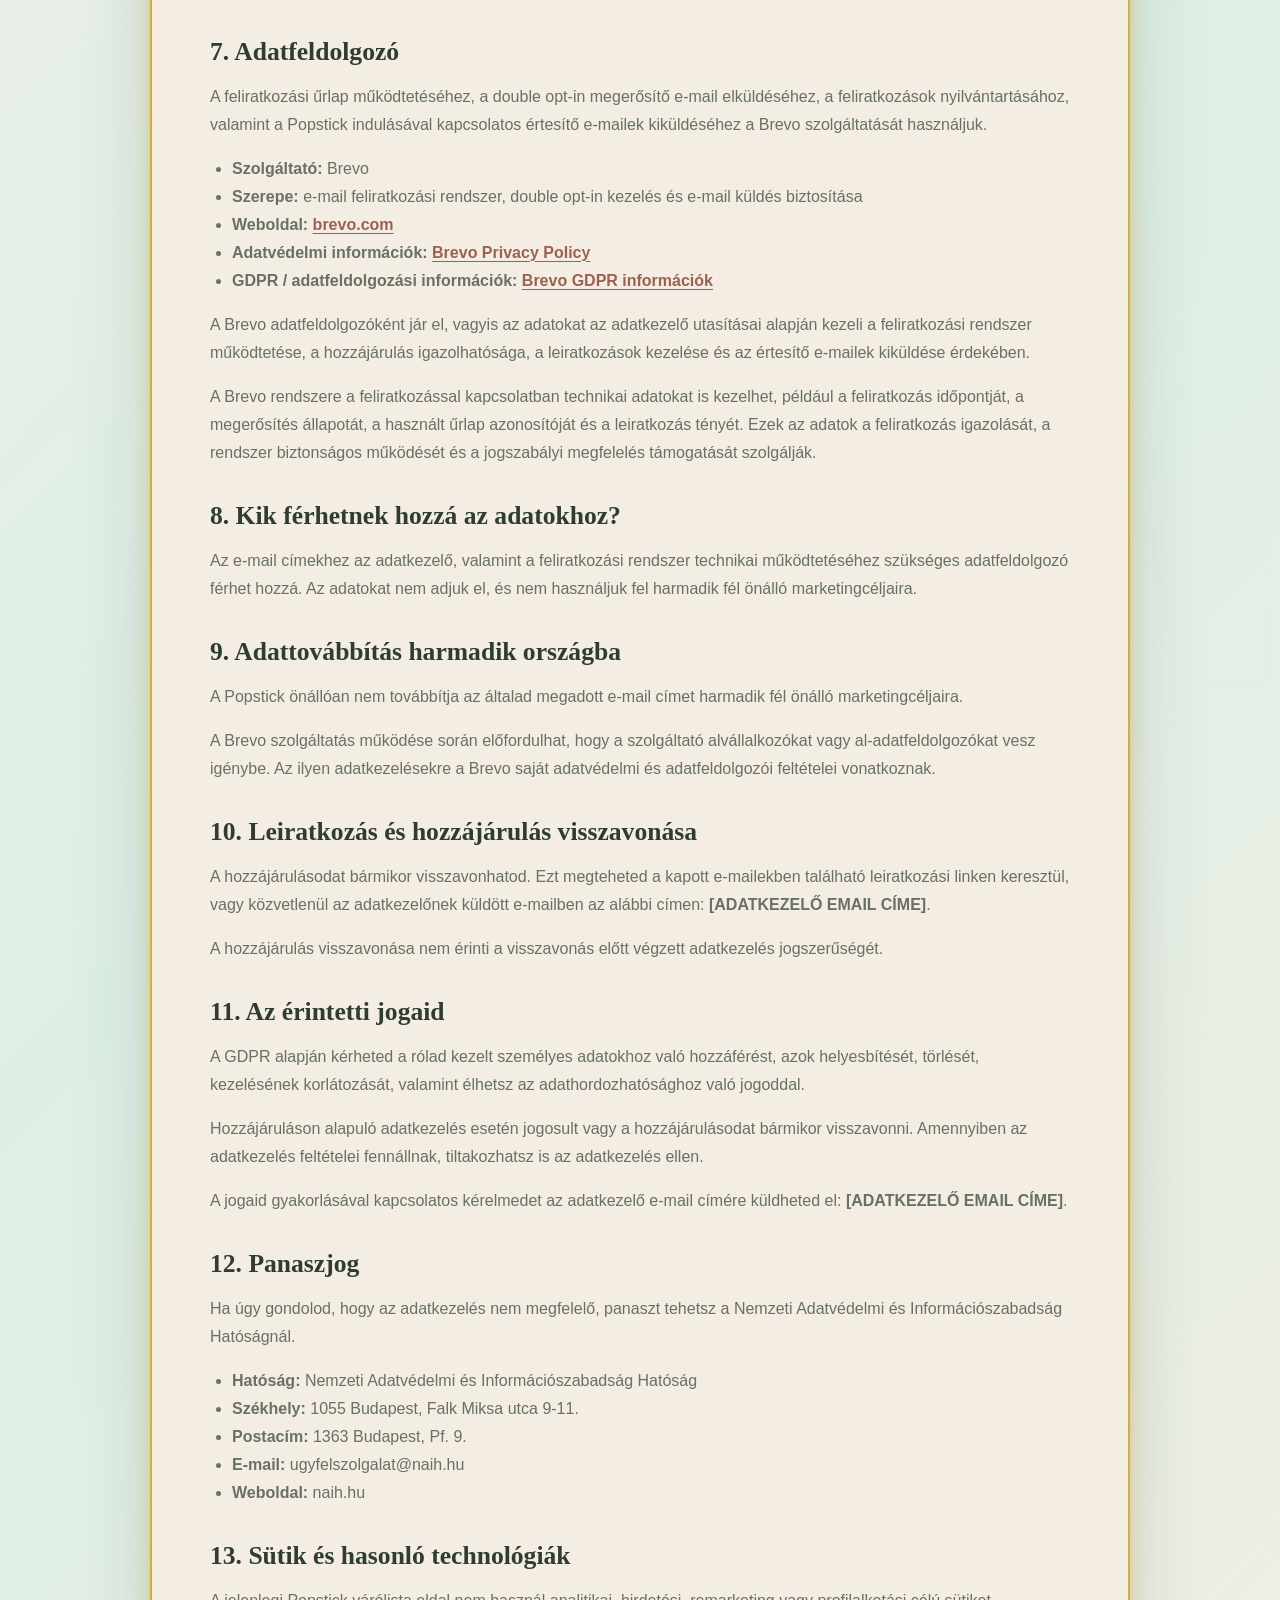
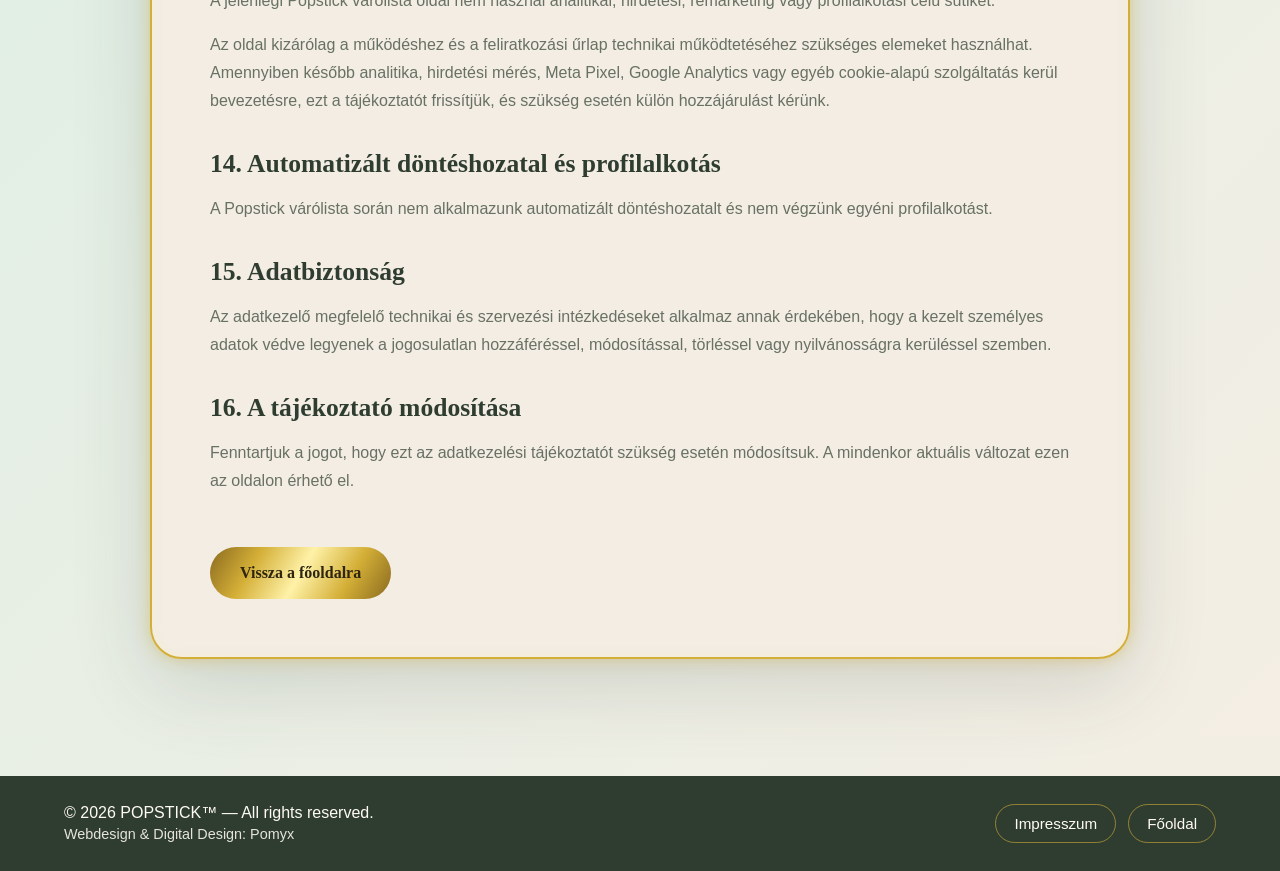
==== commit 3f92a045: "Move legal page top back buttons inside legal cards" ====
--- a/adatvedelem.html
+++ b/adatvedelem.html
@@ -12,7 +12,6 @@
 
 <body class="legal-no-shine">
   <main class="legal-page">
-  <a href="index.html" class="legal-back-button gold-shine legal-top-back">Vissza a főoldalra</a>
     <section class="legal-hero">
       <p class="eyebrow gold-text">POPSTICK™</p>
       <h1>Adatkezelési tájékoztató</h1>
@@ -20,6 +19,9 @@
     </section>
 
     <section class="legal-card gold-border">
+      <div class="legal-card-top">
+        <a href="/" class="legal-back-button gold-shine legal-card-back">Vissza a főoldalra</a>
+      </div>
       <h2>1. Az adatkezelő</h2>
       <p>
         A Popstick várólistával és érdeklődésméréssel kapcsolatos adatkezelés adatkezelője:
@@ -268,7 +270,7 @@
 
     <div class="footer-links">
       <a href="impresszum.html" class="privacy-button">Impresszum</a>
-      <a href="index.html" class="privacy-button">Főoldal</a>
+      <a href="/" class="privacy-button">Főoldal</a>
     </div>
   </footer>
 
--- a/style.css
+++ b/style.css
@@ -599,7 +599,8 @@
   color: var(--mint-dark);
 }
 
-.legal-card h2:first-child {
+.legal-card h2:first-child,
+.legal-card .legal-card-top + h2 {
   margin-top: 0;
 }
 
@@ -648,16 +649,33 @@
 
 
 .legal-top-back {
-  position: absolute;
-  top: clamp(16px, 2.4vw, 28px);
-  right: clamp(14px, 2.4vw, 24px);
   margin-top: 0 !important;
 }
 
+.legal-card-top {
+  display: flex;
+  justify-content: flex-end;
+  margin: 0 0 28px;
+}
+
+.legal-card-back {
+  margin-top: 0 !important;
+  min-height: 50px !important;
+  padding: 0 28px !important;
+  white-space: nowrap;
+}
+
 @media (max-width: 640px) {
-  .legal-top-back {
-    right: 12px;
-    padding: 0 22px !important;
+  .legal-card-top {
+    justify-content: center;
+    margin-bottom: 26px;
+  }
+
+  .legal-card-back {
+    width: 100%;
+    max-width: 360px;
+    padding: 0 20px !important;
+    text-align: center;
   }
 }
 
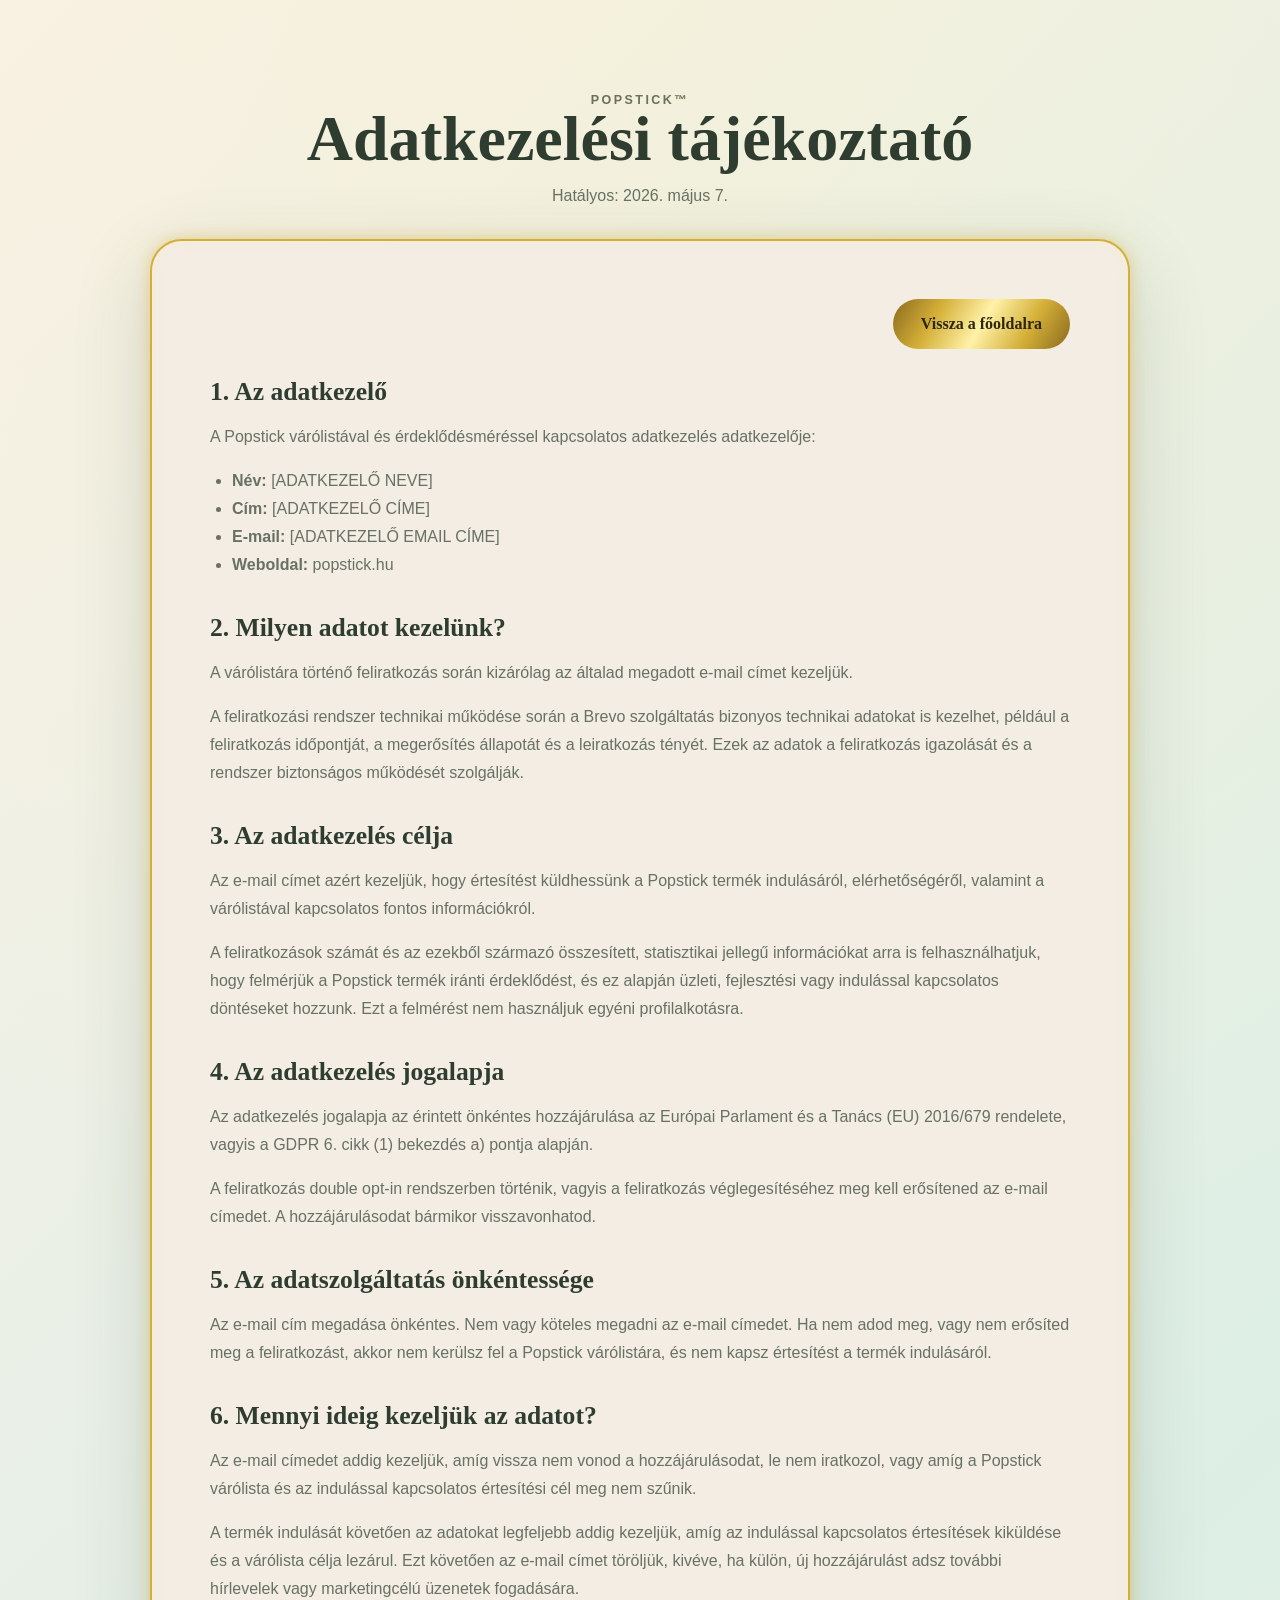
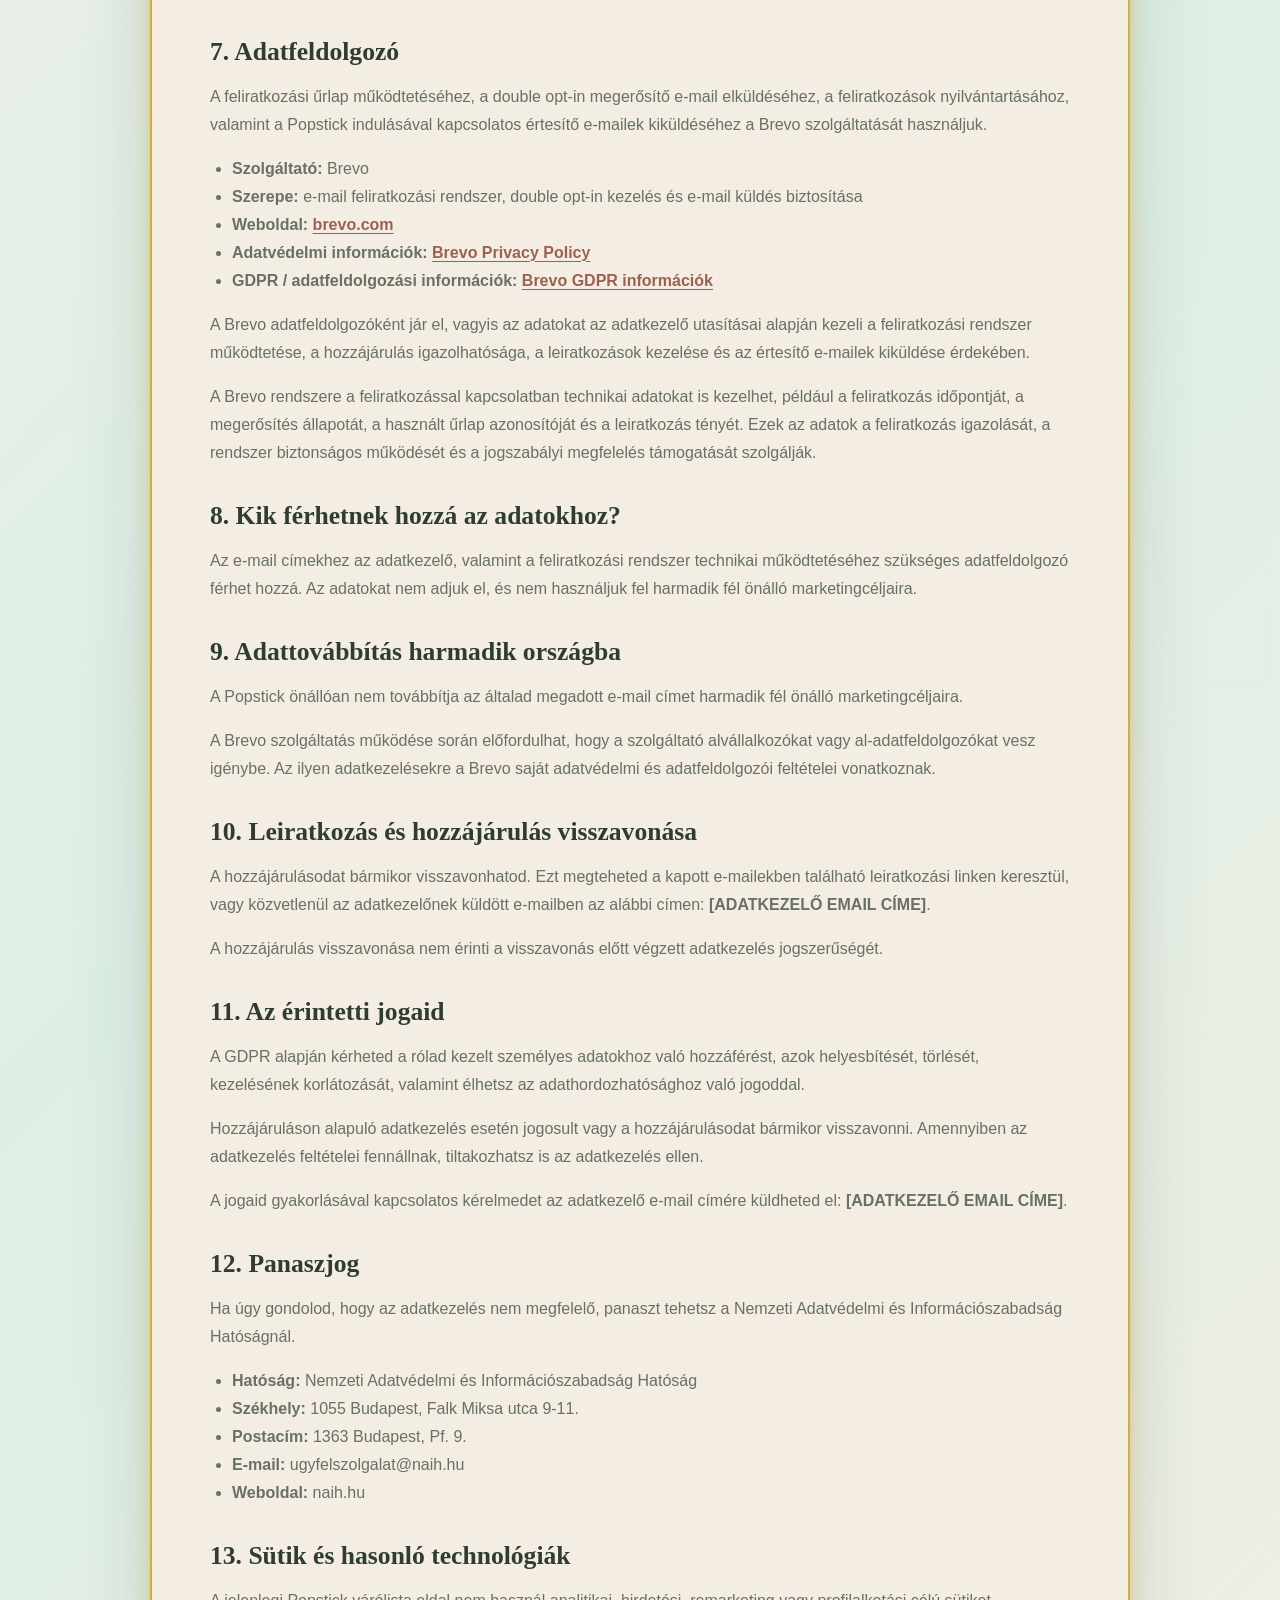
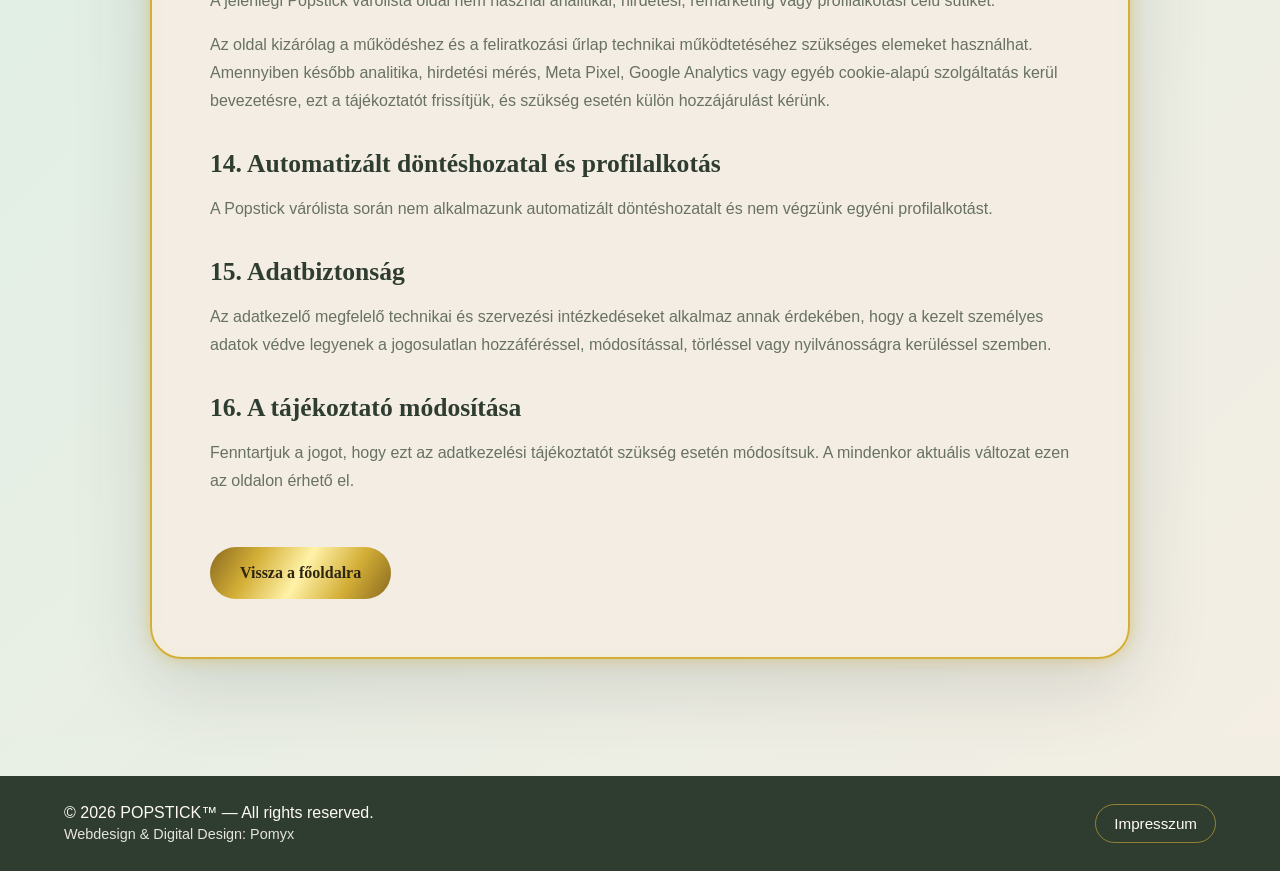
==== commit 9b6feeb5: "Fix legal footer CTA duplication and restore back-to-top button" ====
--- a/adatvedelem.html
+++ b/adatvedelem.html
@@ -262,6 +262,14 @@
     </section>
   </main>
 
+  <button
+    class="back-to-top gold-border"
+    type="button"
+    aria-label="Vissza az oldal tetejére"
+  >
+    ↑
+  </button>
+
   <footer class="site-footer legal-footer">
     <div class="footer-branding">
       <p>© 2026 POPSTICK™ — All rights reserved.</p>
@@ -270,8 +278,7 @@
 
     <div class="footer-links">
       <a href="impresszum.html" class="privacy-button">Impresszum</a>
-      <a href="/" class="privacy-button">Főoldal</a>
-    </div>
+      </div>
   </footer>
 
   <script defer src="script.js"></script>
